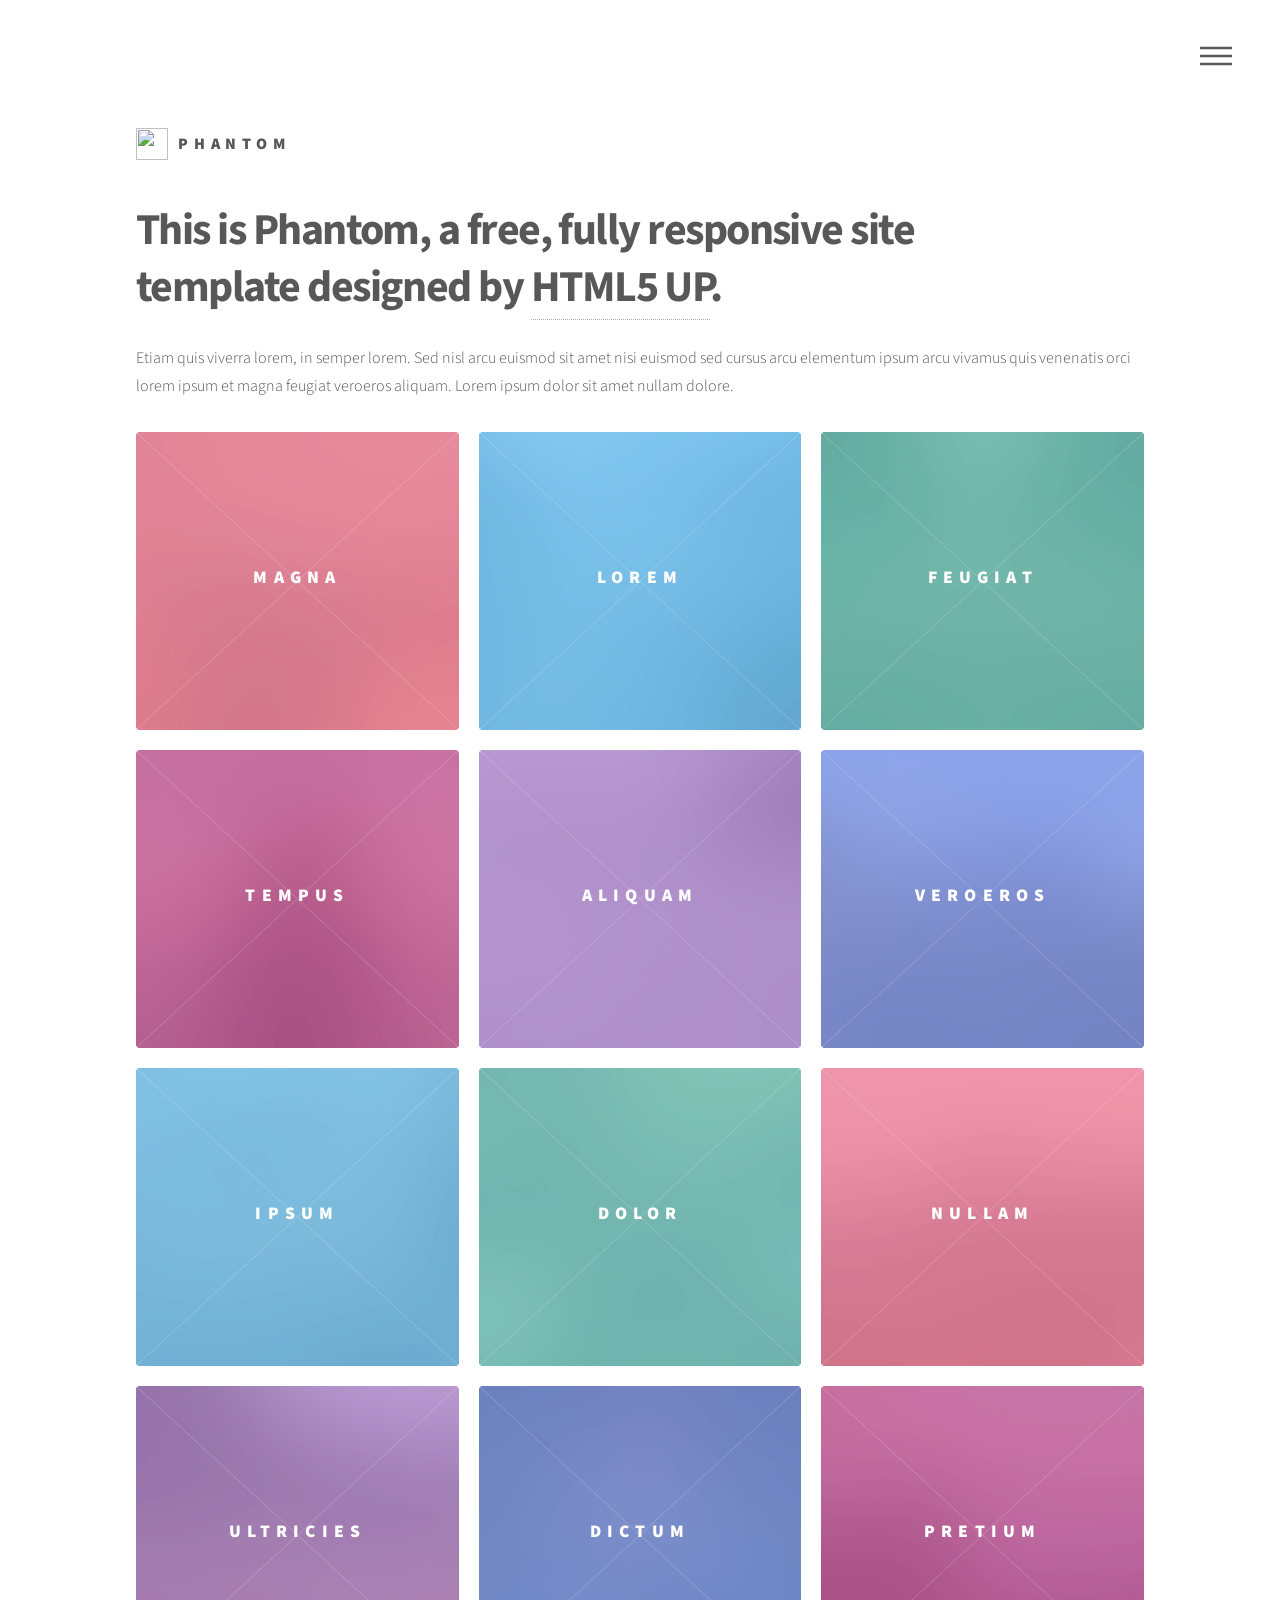
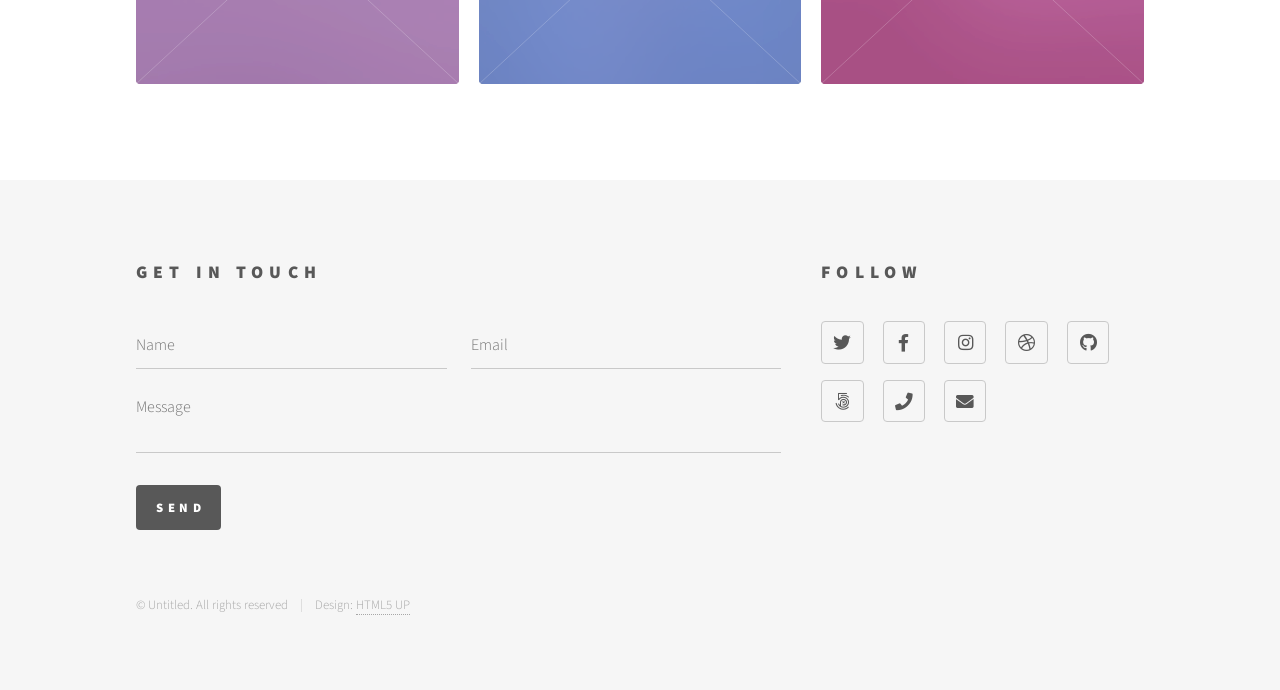
==== index.html @ 8edec198 "Add files via upload Initial template upload" ====
<!DOCTYPE HTML>
<!--
	Phantom by HTML5 UP
	html5up.net | @ajlkn
	Free for personal and commercial use under the CCA 3.0 license (html5up.net/license)
-->
<html>
	<head>
		<title>Phantom by HTML5 UP</title>
		<meta charset="utf-8" />
		<meta name="viewport" content="width=device-width, initial-scale=1, user-scalable=no" />
		<link rel="stylesheet" href="assets/css/main.css" />
		<noscript><link rel="stylesheet" href="assets/css/noscript.css" /></noscript>
	</head>
	<body class="is-preload">
		<!-- Wrapper -->
			<div id="wrapper">

				<!-- Header -->
					<header id="header">
						<div class="inner">

							<!-- Logo -->
								<a href="index.html" class="logo">
									<span class="symbol"><img src="images/logo.svg" alt="" /></span><span class="title">Phantom</span>
								</a>

							<!-- Nav -->
								<nav>
									<ul>
										<li><a href="#menu">Menu</a></li>
									</ul>
								</nav>

						</div>
					</header>

				<!-- Menu -->
					<nav id="menu">
						<h2>Menu</h2>
						<ul>
							<li><a href="index.html">Home</a></li>
							<li><a href="generic.html">Ipsum veroeros</a></li>
							<li><a href="generic.html">Tempus etiam</a></li>
							<li><a href="generic.html">Consequat dolor</a></li>
							<li><a href="elements.html">Elements</a></li>
						</ul>
					</nav>

				<!-- Main -->
					<div id="main">
						<div class="inner">
							<header>
								<h1>This is Phantom, a free, fully responsive site<br />
								template designed by <a href="http://html5up.net">HTML5 UP</a>.</h1>
								<p>Etiam quis viverra lorem, in semper lorem. Sed nisl arcu euismod sit amet nisi euismod sed cursus arcu elementum ipsum arcu vivamus quis venenatis orci lorem ipsum et magna feugiat veroeros aliquam. Lorem ipsum dolor sit amet nullam dolore.</p>
							</header>
							<section class="tiles">
								<article class="style1">
									<span class="image">
										<img src="images/pic01.jpg" alt="" />
									</span>
									<a href="generic.html">
										<h2>Magna</h2>
										<div class="content">
											<p>Sed nisl arcu euismod sit amet nisi lorem etiam dolor veroeros et feugiat.</p>
										</div>
									</a>
								</article>
								<article class="style2">
									<span class="image">
										<img src="images/pic02.jpg" alt="" />
									</span>
									<a href="generic.html">
										<h2>Lorem</h2>
										<div class="content">
											<p>Sed nisl arcu euismod sit amet nisi lorem etiam dolor veroeros et feugiat.</p>
										</div>
									</a>
								</article>
								<article class="style3">
									<span class="image">
										<img src="images/pic03.jpg" alt="" />
									</span>
									<a href="generic.html">
										<h2>Feugiat</h2>
										<div class="content">
											<p>Sed nisl arcu euismod sit amet nisi lorem etiam dolor veroeros et feugiat.</p>
										</div>
									</a>
								</article>
								<article class="style4">
									<span class="image">
										<img src="images/pic04.jpg" alt="" />
									</span>
									<a href="generic.html">
										<h2>Tempus</h2>
										<div class="content">
											<p>Sed nisl arcu euismod sit amet nisi lorem etiam dolor veroeros et feugiat.</p>
										</div>
									</a>
								</article>
								<article class="style5">
									<span class="image">
										<img src="images/pic05.jpg" alt="" />
									</span>
									<a href="generic.html">
										<h2>Aliquam</h2>
										<div class="content">
											<p>Sed nisl arcu euismod sit amet nisi lorem etiam dolor veroeros et feugiat.</p>
										</div>
									</a>
								</article>
								<article class="style6">
									<span class="image">
										<img src="images/pic06.jpg" alt="" />
									</span>
									<a href="generic.html">
										<h2>Veroeros</h2>
										<div class="content">
											<p>Sed nisl arcu euismod sit amet nisi lorem etiam dolor veroeros et feugiat.</p>
										</div>
									</a>
								</article>
								<article class="style2">
									<span class="image">
										<img src="images/pic07.jpg" alt="" />
									</span>
									<a href="generic.html">
										<h2>Ipsum</h2>
										<div class="content">
											<p>Sed nisl arcu euismod sit amet nisi lorem etiam dolor veroeros et feugiat.</p>
										</div>
									</a>
								</article>
								<article class="style3">
									<span class="image">
										<img src="images/pic08.jpg" alt="" />
									</span>
									<a href="generic.html">
										<h2>Dolor</h2>
										<div class="content">
											<p>Sed nisl arcu euismod sit amet nisi lorem etiam dolor veroeros et feugiat.</p>
										</div>
									</a>
								</article>
								<article class="style1">
									<span class="image">
										<img src="images/pic09.jpg" alt="" />
									</span>
									<a href="generic.html">
										<h2>Nullam</h2>
										<div class="content">
											<p>Sed nisl arcu euismod sit amet nisi lorem etiam dolor veroeros et feugiat.</p>
										</div>
									</a>
								</article>
								<article class="style5">
									<span class="image">
										<img src="images/pic10.jpg" alt="" />
									</span>
									<a href="generic.html">
										<h2>Ultricies</h2>
										<div class="content">
											<p>Sed nisl arcu euismod sit amet nisi lorem etiam dolor veroeros et feugiat.</p>
										</div>
									</a>
								</article>
								<article class="style6">
									<span class="image">
										<img src="images/pic11.jpg" alt="" />
									</span>
									<a href="generic.html">
										<h2>Dictum</h2>
										<div class="content">
											<p>Sed nisl arcu euismod sit amet nisi lorem etiam dolor veroeros et feugiat.</p>
										</div>
									</a>
								</article>
								<article class="style4">
									<span class="image">
										<img src="images/pic12.jpg" alt="" />
									</span>
									<a href="generic.html">
										<h2>Pretium</h2>
										<div class="content">
											<p>Sed nisl arcu euismod sit amet nisi lorem etiam dolor veroeros et feugiat.</p>
										</div>
									</a>
								</article>
							</section>
						</div>
					</div>

				<!-- Footer -->
					<footer id="footer">
						<div class="inner">
							<section>
								<h2>Get in touch</h2>
								<form method="post" action="#">
									<div class="fields">
										<div class="field half">
											<input type="text" name="name" id="name" placeholder="Name" />
										</div>
										<div class="field half">
											<input type="email" name="email" id="email" placeholder="Email" />
										</div>
										<div class="field">
											<textarea name="message" id="message" placeholder="Message"></textarea>
										</div>
									</div>
									<ul class="actions">
										<li><input type="submit" value="Send" class="primary" /></li>
									</ul>
								</form>
							</section>
							<section>
								<h2>Follow</h2>
								<ul class="icons">
									<li><a href="#" class="icon brands style2 fa-twitter"><span class="label">Twitter</span></a></li>
									<li><a href="#" class="icon brands style2 fa-facebook-f"><span class="label">Facebook</span></a></li>
									<li><a href="#" class="icon brands style2 fa-instagram"><span class="label">Instagram</span></a></li>
									<li><a href="#" class="icon brands style2 fa-dribbble"><span class="label">Dribbble</span></a></li>
									<li><a href="#" class="icon brands style2 fa-github"><span class="label">GitHub</span></a></li>
									<li><a href="#" class="icon brands style2 fa-500px"><span class="label">500px</span></a></li>
									<li><a href="#" class="icon solid style2 fa-phone"><span class="label">Phone</span></a></li>
									<li><a href="#" class="icon solid style2 fa-envelope"><span class="label">Email</span></a></li>
								</ul>
							</section>
							<ul class="copyright">
								<li>&copy; Untitled. All rights reserved</li><li>Design: <a href="http://html5up.net">HTML5 UP</a></li>
							</ul>
						</div>
					</footer>

			</div>

		<!-- Scripts -->
			<script src="assets/js/jquery.min.js"></script>
			<script src="assets/js/browser.min.js"></script>
			<script src="assets/js/breakpoints.min.js"></script>
			<script src="assets/js/util.js"></script>
			<script src="assets/js/main.js"></script>

	</body>
</html>
---- assets/css/main.css ----
@import url(fontawesome-all.min.css);
@import url("https://fonts.googleapis.com/css?family=Source+Sans+Pro:300,700,900");

/*
	Phantom by HTML5 UP
	html5up.net | @ajlkn
	Free for personal and commercial use under the CCA 3.0 license (html5up.net/license)
*/

html, body, div, span, applet, object,
iframe, h1, h2, h3, h4, h5, h6, p, blockquote,
pre, a, abbr, acronym, address, big, cite,
code, del, dfn, em, img, ins, kbd, q, s, samp,
small, strike, strong, sub, sup, tt, var, b,
u, i, center, dl, dt, dd, ol, ul, li, fieldset,
form, label, legend, table, caption, tbody,
tfoot, thead, tr, th, td, article, aside,
canvas, details, embed, figure, figcaption,
footer, header, hgroup, menu, nav, output, ruby,
section, summary, time, mark, audio, video {
	margin: 0;
	padding: 0;
	border: 0;
	font-size: 100%;
	font: inherit;
	vertical-align: baseline;}

article, aside, details, figcaption, figure,
footer, header, hgroup, menu, nav, section {
	display: block;}

body {
	line-height: 1;
}

ol, ul {
	list-style: none;
}

blockquote, q {
	quotes: none;
}

	blockquote:before, blockquote:after, q:before, q:after {
		content: '';
		content: none;
	}

table {
	border-collapse: collapse;
	border-spacing: 0;
}

body {
	-webkit-text-size-adjust: none;
}

mark {
	background-color: transparent;
	color: inherit;
}

input::-moz-focus-inner {
	border: 0;
	padding: 0;
}

input, select, textarea {
	-moz-appearance: none;
	-webkit-appearance: none;
	-ms-appearance: none;
	appearance: none;
}

/* Basic */

	@-ms-viewport {
		width: device-width;
	}

	body {
		-ms-overflow-style: scrollbar;
	}

	@media screen and (max-width: 480px) {

		html, body {
			min-width: 320px;
		}

	}

	html {
		box-sizing: border-box;
	}

	*, *:before, *:after {
		box-sizing: inherit;
	}

	body {
		background: #ffffff;
	}

		body.is-preload *, body.is-preload *:before, body.is-preload *:after {
			-moz-animation: none !important;
			-webkit-animation: none !important;
			-ms-animation: none !important;
			animation: none !important;
			-moz-transition: none !important;
			-webkit-transition: none !important;
			-ms-transition: none !important;
			transition: none !important;
		}

/* Type */

	body, input, select, textarea {
		color: #585858;
		font-family: "Source Sans Pro", Helvetica, sans-serif;
		font-size: 16pt;
		font-weight: 300;
		line-height: 1.75;
	}

		@media screen and (max-width: 1680px) {

			body, input, select, textarea {
				font-size: 14pt;
			}

		}

		@media screen and (max-width: 1280px) {

			body, input, select, textarea {
				font-size: 12pt;
			}

		}

	a {
		-moz-transition: border-bottom-color 0.2s ease, color 0.2s ease;
		-webkit-transition: border-bottom-color 0.2s ease, color 0.2s ease;
		-ms-transition: border-bottom-color 0.2s ease, color 0.2s ease;
		transition: border-bottom-color 0.2s ease, color 0.2s ease;
		text-decoration: none;
		color: #585858;
		border-bottom: dotted 1px rgba(88, 88, 88, 0.5);
	}

		a:hover {
			border-bottom-color: transparent;
			color: #f2849e !important;
		}

	strong, b {
		font-weight: 900;
	}

	em, i {
		font-style: italic;
	}

	p {
		margin: 0 0 2em 0;
	}

	h1 {
		font-size: 2.75em;
		font-weight: 700;
		line-height: 1.3;
		margin: 0 0 1em 0;
		letter-spacing: -0.035em;
	}

		h1 a {
			color: inherit;
		}

		@media screen and (max-width: 736px) {

			h1 {
				font-size: 2em;
				margin: 0 0 1em 0;
			}

		}

		@media screen and (max-width: 360px) {

			h1 {
				font-size: 1.75em;
			}

		}

	h2, h3, h4, h5, h6 {
		font-weight: 900;
		line-height: 1.5;
		margin: 0 0 2em 0;
		text-transform: uppercase;
		letter-spacing: 0.35em;
	}

		h2 a, h3 a, h4 a, h5 a, h6 a {
			color: inherit;
		}

	h2 {
		font-size: 1.1em;
	}

	h3 {
		font-size: 1em;
	}

	h4 {
		font-size: 0.8em;
	}

	h5 {
		font-size: 0.8em;
	}

	h6 {
		font-size: 0.8em;
	}

	@media screen and (max-width: 980px) {

		h1 br, h2 br, h3 br, h4 br, h5 br, h6 br {
			display: none;
		}

	}

	@media screen and (max-width: 736px) {

		h2 {
			font-size: 1em;
		}

		h3 {
			font-size: 0.8em;
		}

	}

	sub {
		font-size: 0.8em;
		position: relative;
		top: 0.5em;
	}

	sup {
		font-size: 0.8em;
		position: relative;
		top: -0.5em;
	}

	blockquote {
		border-left: solid 4px #c9c9c9;
		font-style: italic;
		margin: 0 0 2em 0;
		padding: 0.5em 0 0.5em 2em;
	}

	code {
		background: rgba(144, 144, 144, 0.075);
		border-radius: 4px;
		border: solid 1px #c9c9c9;
		font-family: "Courier New", monospace;
		font-size: 0.9em;
		margin: 0 0.25em;
		padding: 0.25em 0.65em;
	}

	pre {
		-webkit-overflow-scrolling: touch;
		font-family: "Courier New", monospace;
		font-size: 0.9em;
		margin: 0 0 2em 0;
	}

		pre code {
			display: block;
			line-height: 1.75;
			padding: 1em 1.5em;
			overflow-x: auto;
		}

	hr {
		border: 0;
		border-bottom: solid 1px #c9c9c9;
		margin: 2em 0;
	}

		hr.major {
			margin: 3em 0;
		}

	.align-left {
		text-align: left;
	}

	.align-center {
		text-align: center;
	}

	.align-right {
		text-align: right;
	}

/* Row */

	.row {
		display: flex;
		flex-wrap: wrap;
		box-sizing: border-box;
		align-items: stretch;
	}

		.row > * {
			box-sizing: border-box;
		}

		.row.gtr-uniform > * > :last-child {
			margin-bottom: 0;
		}

		.row.aln-left {
			justify-content: flex-start;
		}

		.row.aln-center {
			justify-content: center;
		}

		.row.aln-right {
			justify-content: flex-end;
		}

		.row.aln-top {
			align-items: flex-start;
		}

		.row.aln-middle {
			align-items: center;
		}

		.row.aln-bottom {
			align-items: flex-end;
		}

		.row > .imp {
			order: -1;
		}

		.row > .col-1 {
			width: 8.33333%;
		}

		.row > .off-1 {
			margin-left: 8.33333%;
		}

		.row > .col-2 {
			width: 16.66667%;
		}

		.row > .off-2 {
			margin-left: 16.66667%;
		}

		.row > .col-3 {
			width: 25%;
		}

		.row > .off-3 {
			margin-left: 25%;
		}

		.row > .col-4 {
			width: 33.33333%;
		}

		.row > .off-4 {
			margin-left: 33.33333%;
		}

		.row > .col-5 {
			width: 41.66667%;
		}

		.row > .off-5 {
			margin-left: 41.66667%;
		}

		.row > .col-6 {
			width: 50%;
		}

		.row > .off-6 {
			margin-left: 50%;
		}

		.row > .col-7 {
			width: 58.33333%;
		}

		.row > .off-7 {
			margin-left: 58.33333%;
		}

		.row > .col-8 {
			width: 66.66667%;
		}

		.row > .off-8 {
			margin-left: 66.66667%;
		}

		.row > .col-9 {
			width: 75%;
		}

		.row > .off-9 {
			margin-left: 75%;
		}

		.row > .col-10 {
			width: 83.33333%;
		}

		.row > .off-10 {
			margin-left: 83.33333%;
		}

		.row > .col-11 {
			width: 91.66667%;
		}

		.row > .off-11 {
			margin-left: 91.66667%;
		}

		.row > .col-12 {
			width: 100%;
		}

		.row > .off-12 {
			margin-left: 100%;
		}

		.row.gtr-0 {
			margin-top: 0;
			margin-left: 0em;
		}

			.row.gtr-0 > * {
				padding: 0 0 0 0em;
			}

			.row.gtr-0.gtr-uniform {
				margin-top: 0em;
			}

				.row.gtr-0.gtr-uniform > * {
					padding-top: 0em;
				}

		.row.gtr-25 {
			margin-top: 0;
			margin-left: -0.5em;
		}

			.row.gtr-25 > * {
				padding: 0 0 0 0.5em;
			}

			.row.gtr-25.gtr-uniform {
				margin-top: -0.5em;
			}

				.row.gtr-25.gtr-uniform > * {
					padding-top: 0.5em;
				}

		.row.gtr-50 {
			margin-top: 0;
			margin-left: -1em;
		}

			.row.gtr-50 > * {
				padding: 0 0 0 1em;
			}

			.row.gtr-50.gtr-uniform {
				margin-top: -1em;
			}

				.row.gtr-50.gtr-uniform > * {
					padding-top: 1em;
				}

		.row {
			margin-top: 0;
			margin-left: -2em;
		}

			.row > * {
				padding: 0 0 0 2em;
			}

			.row.gtr-uniform {
				margin-top: -2em;
			}

				.row.gtr-uniform > * {
					padding-top: 2em;
				}

		.row.gtr-150 {
			margin-top: 0;
			margin-left: -3em;
		}

			.row.gtr-150 > * {
				padding: 0 0 0 3em;
			}

			.row.gtr-150.gtr-uniform {
				margin-top: -3em;
			}

				.row.gtr-150.gtr-uniform > * {
					padding-top: 3em;
				}

		.row.gtr-200 {
			margin-top: 0;
			margin-left: -4em;
		}

			.row.gtr-200 > * {
				padding: 0 0 0 4em;
			}

			.row.gtr-200.gtr-uniform {
				margin-top: -4em;
			}

				.row.gtr-200.gtr-uniform > * {
					padding-top: 4em;
				}

		@media screen and (max-width: 1680px) {

			.row {
				display: flex;
				flex-wrap: wrap;
				box-sizing: border-box;
				align-items: stretch;
			}

				.row > * {
					box-sizing: border-box;
				}

				.row.gtr-uniform > * > :last-child {
					margin-bottom: 0;
				}

				.row.aln-left {
					justify-content: flex-start;
				}

				.row.aln-center {
					justify-content: center;
				}

				.row.aln-right {
					justify-content: flex-end;
				}

				.row.aln-top {
					align-items: flex-start;
				}

				.row.aln-middle {
					align-items: center;
				}

				.row.aln-bottom {
					align-items: flex-end;
				}

				.row > .imp-xlarge {
					order: -1;
				}

				.row > .col-1-xlarge {
					width: 8.33333%;
				}

				.row > .off-1-xlarge {
					margin-left: 8.33333%;
				}

				.row > .col-2-xlarge {
					width: 16.66667%;
				}

				.row > .off-2-xlarge {
					margin-left: 16.66667%;
				}

				.row > .col-3-xlarge {
					width: 25%;
				}

				.row > .off-3-xlarge {
					margin-left: 25%;
				}

				.row > .col-4-xlarge {
					width: 33.33333%;
				}

				.row > .off-4-xlarge {
					margin-left: 33.33333%;
				}

				.row > .col-5-xlarge {
					width: 41.66667%;
				}

				.row > .off-5-xlarge {
					margin-left: 41.66667%;
				}

				.row > .col-6-xlarge {
					width: 50%;
				}

				.row > .off-6-xlarge {
					margin-left: 50%;
				}

				.row > .col-7-xlarge {
					width: 58.33333%;
				}

				.row > .off-7-xlarge {
					margin-left: 58.33333%;
				}

				.row > .col-8-xlarge {
					width: 66.66667%;
				}

				.row > .off-8-xlarge {
					margin-left: 66.66667%;
				}

				.row > .col-9-xlarge {
					width: 75%;
				}

				.row > .off-9-xlarge {
					margin-left: 75%;
				}

				.row > .col-10-xlarge {
					width: 83.33333%;
				}

				.row > .off-10-xlarge {
					margin-left: 83.33333%;
				}

				.row > .col-11-xlarge {
					width: 91.66667%;
				}

				.row > .off-11-xlarge {
					margin-left: 91.66667%;
				}

				.row > .col-12-xlarge {
					width: 100%;
				}

				.row > .off-12-xlarge {
					margin-left: 100%;
				}

				.row.gtr-0 {
					margin-top: 0;
					margin-left: 0em;
				}

					.row.gtr-0 > * {
						padding: 0 0 0 0em;
					}

					.row.gtr-0.gtr-uniform {
						margin-top: 0em;
					}

						.row.gtr-0.gtr-uniform > * {
							padding-top: 0em;
						}

				.row.gtr-25 {
					margin-top: 0;
					margin-left: -0.5em;
				}

					.row.gtr-25 > * {
						padding: 0 0 0 0.5em;
					}

					.row.gtr-25.gtr-uniform {
						margin-top: -0.5em;
					}

						.row.gtr-25.gtr-uniform > * {
							padding-top: 0.5em;
						}

				.row.gtr-50 {
					margin-top: 0;
					margin-left: -1em;
				}

					.row.gtr-50 > * {
						padding: 0 0 0 1em;
					}

					.row.gtr-50.gtr-uniform {
						margin-top: -1em;
					}

						.row.gtr-50.gtr-uniform > * {
							padding-top: 1em;
						}

				.row {
					margin-top: 0;
					margin-left: -2em;
				}

					.row > * {
						padding: 0 0 0 2em;
					}

					.row.gtr-uniform {
						margin-top: -2em;
					}

						.row.gtr-uniform > * {
							padding-top: 2em;
						}

				.row.gtr-150 {
					margin-top: 0;
					margin-left: -3em;
				}

					.row.gtr-150 > * {
						padding: 0 0 0 3em;
					}

					.row.gtr-150.gtr-uniform {
						margin-top: -3em;
					}

						.row.gtr-150.gtr-uniform > * {
							padding-top: 3em;
						}

				.row.gtr-200 {
					margin-top: 0;
					margin-left: -4em;
				}

					.row.gtr-200 > * {
						padding: 0 0 0 4em;
					}

					.row.gtr-200.gtr-uniform {
						margin-top: -4em;
					}

						.row.gtr-200.gtr-uniform > * {
							padding-top: 4em;
						}

		}

		@media screen and (max-width: 1280px) {

			.row {
				display: flex;
				flex-wrap: wrap;
				box-sizing: border-box;
				align-items: stretch;
			}

				.row > * {
					box-sizing: border-box;
				}

				.row.gtr-uniform > * > :last-child {
					margin-bottom: 0;
				}

				.row.aln-left {
					justify-content: flex-start;
				}

				.row.aln-center {
					justify-content: center;
				}

				.row.aln-right {
					justify-content: flex-end;
				}

				.row.aln-top {
					align-items: flex-start;
				}

				.row.aln-middle {
					align-items: center;
				}

				.row.aln-bottom {
					align-items: flex-end;
				}

				.row > .imp-large {
					order: -1;
				}

				.row > .col-1-large {
					width: 8.33333%;
				}

				.row > .off-1-large {
					margin-left: 8.33333%;
				}

				.row > .col-2-large {
					width: 16.66667%;
				}

				.row > .off-2-large {
					margin-left: 16.66667%;
				}

				.row > .col-3-large {
					width: 25%;
				}

				.row > .off-3-large {
					margin-left: 25%;
				}

				.row > .col-4-large {
					width: 33.33333%;
				}

				.row > .off-4-large {
					margin-left: 33.33333%;
				}

				.row > .col-5-large {
					width: 41.66667%;
				}

				.row > .off-5-large {
					margin-left: 41.66667%;
				}

				.row > .col-6-large {
					width: 50%;
				}

				.row > .off-6-large {
					margin-left: 50%;
				}

				.row > .col-7-large {
					width: 58.33333%;
				}

				.row > .off-7-large {
					margin-left: 58.33333%;
				}

				.row > .col-8-large {
					width: 66.66667%;
				}

				.row > .off-8-large {
					margin-left: 66.66667%;
				}

				.row > .col-9-large {
					width: 75%;
				}

				.row > .off-9-large {
					margin-left: 75%;
				}

				.row > .col-10-large {
					width: 83.33333%;
				}

				.row > .off-10-large {
					margin-left: 83.33333%;
				}

				.row > .col-11-large {
					width: 91.66667%;
				}

				.row > .off-11-large {
					margin-left: 91.66667%;
				}

				.row > .col-12-large {
					width: 100%;
				}

				.row > .off-12-large {
					margin-left: 100%;
				}

				.row.gtr-0 {
					margin-top: 0;
					margin-left: 0em;
				}

					.row.gtr-0 > * {
						padding: 0 0 0 0em;
					}

					.row.gtr-0.gtr-uniform {
						margin-top: 0em;
					}

						.row.gtr-0.gtr-uniform > * {
							padding-top: 0em;
						}

				.row.gtr-25 {
					margin-top: 0;
					margin-left: -0.5em;
				}

					.row.gtr-25 > * {
						padding: 0 0 0 0.5em;
					}

					.row.gtr-25.gtr-uniform {
						margin-top: -0.5em;
					}

						.row.gtr-25.gtr-uniform > * {
							padding-top: 0.5em;
						}

				.row.gtr-50 {
					margin-top: 0;
					margin-left: -1em;
				}

					.row.gtr-50 > * {
						padding: 0 0 0 1em;
					}

					.row.gtr-50.gtr-uniform {
						margin-top: -1em;
					}

						.row.gtr-50.gtr-uniform > * {
							padding-top: 1em;
						}

				.row {
					margin-top: 0;
					margin-left: -2em;
				}

					.row > * {
						padding: 0 0 0 2em;
					}

					.row.gtr-uniform {
						margin-top: -2em;
					}

						.row.gtr-uniform > * {
							padding-top: 2em;
						}

				.row.gtr-150 {
					margin-top: 0;
					margin-left: -3em;
				}

					.row.gtr-150 > * {
						padding: 0 0 0 3em;
					}

					.row.gtr-150.gtr-uniform {
						margin-top: -3em;
					}

						.row.gtr-150.gtr-uniform > * {
							padding-top: 3em;
						}

				.row.gtr-200 {
					margin-top: 0;
					margin-left: -4em;
				}

					.row.gtr-200 > * {
						padding: 0 0 0 4em;
					}

					.row.gtr-200.gtr-uniform {
						margin-top: -4em;
					}

						.row.gtr-200.gtr-uniform > * {
							padding-top: 4em;
						}

		}

		@media screen and (max-width: 980px) {

			.row {
				display: flex;
				flex-wrap: wrap;
				box-sizing: border-box;
				align-items: stretch;
			}

				.row > * {
					box-sizing: border-box;
				}

				.row.gtr-uniform > * > :last-child {
					margin-bottom: 0;
				}

				.row.aln-left {
					justify-content: flex-start;
				}

				.row.aln-center {
					justify-content: center;
				}

				.row.aln-right {
					justify-content: flex-end;
				}

				.row.aln-top {
					align-items: flex-start;
				}

				.row.aln-middle {
					align-items: center;
				}

				.row.aln-bottom {
					align-items: flex-end;
				}

				.row > .imp-medium {
					order: -1;
				}

				.row > .col-1-medium {
					width: 8.33333%;
				}

				.row > .off-1-medium {
					margin-left: 8.33333%;
				}

				.row > .col-2-medium {
					width: 16.66667%;
				}

				.row > .off-2-medium {
					margin-left: 16.66667%;
				}

				.row > .col-3-medium {
					width: 25%;
				}

				.row > .off-3-medium {
					margin-left: 25%;
				}

				.row > .col-4-medium {
					width: 33.33333%;
				}

				.row > .off-4-medium {
					margin-left: 33.33333%;
				}

				.row > .col-5-medium {
					width: 41.66667%;
				}

				.row > .off-5-medium {
					margin-left: 41.66667%;
				}

				.row > .col-6-medium {
					width: 50%;
				}

				.row > .off-6-medium {
					margin-left: 50%;
				}

				.row > .col-7-medium {
					width: 58.33333%;
				}

				.row > .off-7-medium {
					margin-left: 58.33333%;
				}

				.row > .col-8-medium {
					width: 66.66667%;
				}

				.row > .off-8-medium {
					margin-left: 66.66667%;
				}

				.row > .col-9-medium {
					width: 75%;
				}

				.row > .off-9-medium {
					margin-left: 75%;
				}

				.row > .col-10-medium {
					width: 83.33333%;
				}

				.row > .off-10-medium {
					margin-left: 83.33333%;
				}

				.row > .col-11-medium {
					width: 91.66667%;
				}

				.row > .off-11-medium {
					margin-left: 91.66667%;
				}

				.row > .col-12-medium {
					width: 100%;
				}

				.row > .off-12-medium {
					margin-left: 100%;
				}

				.row.gtr-0 {
					margin-top: 0;
					margin-left: 0em;
				}

					.row.gtr-0 > * {
						padding: 0 0 0 0em;
					}

					.row.gtr-0.gtr-uniform {
						margin-top: 0em;
					}

						.row.gtr-0.gtr-uniform > * {
							padding-top: 0em;
						}

				.row.gtr-25 {
					margin-top: 0;
					margin-left: -0.375em;
				}

					.row.gtr-25 > * {
						padding: 0 0 0 0.375em;
					}

					.row.gtr-25.gtr-uniform {
						margin-top: -0.375em;
					}

						.row.gtr-25.gtr-uniform > * {
							padding-top: 0.375em;
						}

				.row.gtr-50 {
					margin-top: 0;
					margin-left: -0.75em;
				}

					.row.gtr-50 > * {
						padding: 0 0 0 0.75em;
					}

					.row.gtr-50.gtr-uniform {
						margin-top: -0.75em;
					}

						.row.gtr-50.gtr-uniform > * {
							padding-top: 0.75em;
						}

				.row {
					margin-top: 0;
					margin-left: -1.5em;
				}

					.row > * {
						padding: 0 0 0 1.5em;
					}

					.row.gtr-uniform {
						margin-top: -1.5em;
					}

						.row.gtr-uniform > * {
							padding-top: 1.5em;
						}

				.row.gtr-150 {
					margin-top: 0;
					margin-left: -2.25em;
				}

					.row.gtr-150 > * {
						padding: 0 0 0 2.25em;
					}

					.row.gtr-150.gtr-uniform {
						margin-top: -2.25em;
					}

						.row.gtr-150.gtr-uniform > * {
							padding-top: 2.25em;
						}

				.row.gtr-200 {
					margin-top: 0;
					margin-left: -3em;
				}

					.row.gtr-200 > * {
						padding: 0 0 0 3em;
					}

					.row.gtr-200.gtr-uniform {
						margin-top: -3em;
					}

						.row.gtr-200.gtr-uniform > * {
							padding-top: 3em;
						}

		}

		@media screen and (max-width: 736px) {

			.row {
				display: flex;
				flex-wrap: wrap;
				box-sizing: border-box;
				align-items: stretch;
			}

				.row > * {
					box-sizing: border-box;
				}

				.row.gtr-uniform > * > :last-child {
					margin-bottom: 0;
				}

				.row.aln-left {
					justify-content: flex-start;
				}

				.row.aln-center {
					justify-content: center;
				}

				.row.aln-right {
					justify-content: flex-end;
				}

				.row.aln-top {
					align-items: flex-start;
				}

				.row.aln-middle {
					align-items: center;
				}

				.row.aln-bottom {
					align-items: flex-end;
				}

				.row > .imp-small {
					order: -1;
				}

				.row > .col-1-small {
					width: 8.33333%;
				}

				.row > .off-1-small {
					margin-left: 8.33333%;
				}

				.row > .col-2-small {
					width: 16.66667%;
				}

				.row > .off-2-small {
					margin-left: 16.66667%;
				}

				.row > .col-3-small {
					width: 25%;
				}

				.row > .off-3-small {
					margin-left: 25%;
				}

				.row > .col-4-small {
					width: 33.33333%;
				}

				.row > .off-4-small {
					margin-left: 33.33333%;
				}

				.row > .col-5-small {
					width: 41.66667%;
				}

				.row > .off-5-small {
					margin-left: 41.66667%;
				}

				.row > .col-6-small {
					width: 50%;
				}

				.row > .off-6-small {
					margin-left: 50%;
				}

				.row > .col-7-small {
					width: 58.33333%;
				}

				.row > .off-7-small {
					margin-left: 58.33333%;
				}

				.row > .col-8-small {
					width: 66.66667%;
				}

				.row > .off-8-small {
					margin-left: 66.66667%;
				}

				.row > .col-9-small {
					width: 75%;
				}

				.row > .off-9-small {
					margin-left: 75%;
				}

				.row > .col-10-small {
					width: 83.33333%;
				}

				.row > .off-10-small {
					margin-left: 83.33333%;
				}

				.row > .col-11-small {
					width: 91.66667%;
				}

				.row > .off-11-small {
					margin-left: 91.66667%;
				}

				.row > .col-12-small {
					width: 100%;
				}

				.row > .off-12-small {
					margin-left: 100%;
				}

				.row.gtr-0 {
					margin-top: 0;
					margin-left: 0em;
				}

					.row.gtr-0 > * {
						padding: 0 0 0 0em;
					}

					.row.gtr-0.gtr-uniform {
						margin-top: 0em;
					}

						.row.gtr-0.gtr-uniform > * {
							padding-top: 0em;
						}

				.row.gtr-25 {
					margin-top: 0;
					margin-left: -0.25em;
				}

					.row.gtr-25 > * {
						padding: 0 0 0 0.25em;
					}

					.row.gtr-25.gtr-uniform {
						margin-top: -0.25em;
					}

						.row.gtr-25.gtr-uniform > * {
							padding-top: 0.25em;
						}

				.row.gtr-50 {
					margin-top: 0;
					margin-left: -0.5em;
				}

					.row.gtr-50 > * {
						padding: 0 0 0 0.5em;
					}

					.row.gtr-50.gtr-uniform {
						margin-top: -0.5em;
					}

						.row.gtr-50.gtr-uniform > * {
							padding-top: 0.5em;
						}

				.row {
					margin-top: 0;
					margin-left: -1em;
				}

					.row > * {
						padding: 0 0 0 1em;
					}

					.row.gtr-uniform {
						margin-top: -1em;
					}

						.row.gtr-uniform > * {
							padding-top: 1em;
						}

				.row.gtr-150 {
					margin-top: 0;
					margin-left: -1.5em;
				}

					.row.gtr-150 > * {
						padding: 0 0 0 1.5em;
					}

					.row.gtr-150.gtr-uniform {
						margin-top: -1.5em;
					}

						.row.gtr-150.gtr-uniform > * {
							padding-top: 1.5em;
						}

				.row.gtr-200 {
					margin-top: 0;
					margin-left: -2em;
				}

					.row.gtr-200 > * {
						padding: 0 0 0 2em;
					}

					.row.gtr-200.gtr-uniform {
						margin-top: -2em;
					}

						.row.gtr-200.gtr-uniform > * {
							padding-top: 2em;
						}

		}

		@media screen and (max-width: 480px) {

			.row {
				display: flex;
				flex-wrap: wrap;
				box-sizing: border-box;
				align-items: stretch;
			}

				.row > * {
					box-sizing: border-box;
				}

				.row.gtr-uniform > * > :last-child {
					margin-bottom: 0;
				}

				.row.aln-left {
					justify-content: flex-start;
				}

				.row.aln-center {
					justify-content: center;
				}

				.row.aln-right {
					justify-content: flex-end;
				}

				.row.aln-top {
					align-items: flex-start;
				}

				.row.aln-middle {
					align-items: center;
				}

				.row.aln-bottom {
					align-items: flex-end;
				}

				.row > .imp-xsmall {
					order: -1;
				}

				.row > .col-1-xsmall {
					width: 8.33333%;
				}

				.row > .off-1-xsmall {
					margin-left: 8.33333%;
				}

				.row > .col-2-xsmall {
					width: 16.66667%;
				}

				.row > .off-2-xsmall {
					margin-left: 16.66667%;
				}

				.row > .col-3-xsmall {
					width: 25%;
				}

				.row > .off-3-xsmall {
					margin-left: 25%;
				}

				.row > .col-4-xsmall {
					width: 33.33333%;
				}

				.row > .off-4-xsmall {
					margin-left: 33.33333%;
				}

				.row > .col-5-xsmall {
					width: 41.66667%;
				}

				.row > .off-5-xsmall {
					margin-left: 41.66667%;
				}

				.row > .col-6-xsmall {
					width: 50%;
				}

				.row > .off-6-xsmall {
					margin-left: 50%;
				}

				.row > .col-7-xsmall {
					width: 58.33333%;
				}

				.row > .off-7-xsmall {
					margin-left: 58.33333%;
				}

				.row > .col-8-xsmall {
					width: 66.66667%;
				}

				.row > .off-8-xsmall {
					margin-left: 66.66667%;
				}

				.row > .col-9-xsmall {
					width: 75%;
				}

				.row > .off-9-xsmall {
					margin-left: 75%;
				}

				.row > .col-10-xsmall {
					width: 83.33333%;
				}

				.row > .off-10-xsmall {
					margin-left: 83.33333%;
				}

				.row > .col-11-xsmall {
					width: 91.66667%;
				}

				.row > .off-11-xsmall {
					margin-left: 91.66667%;
				}

				.row > .col-12-xsmall {
					width: 100%;
				}

				.row > .off-12-xsmall {
					margin-left: 100%;
				}

				.row.gtr-0 {
					margin-top: 0;
					margin-left: 0em;
				}

					.row.gtr-0 > * {
						padding: 0 0 0 0em;
					}

					.row.gtr-0.gtr-uniform {
						margin-top: 0em;
					}

						.row.gtr-0.gtr-uniform > * {
							padding-top: 0em;
						}

				.row.gtr-25 {
					margin-top: 0;
					margin-left: -0.25em;
				}

					.row.gtr-25 > * {
						padding: 0 0 0 0.25em;
					}

					.row.gtr-25.gtr-uniform {
						margin-top: -0.25em;
					}

						.row.gtr-25.gtr-uniform > * {
							padding-top: 0.25em;
						}

				.row.gtr-50 {
					margin-top: 0;
					margin-left: -0.5em;
				}

					.row.gtr-50 > * {
						padding: 0 0 0 0.5em;
					}

					.row.gtr-50.gtr-uniform {
						margin-top: -0.5em;
					}

						.row.gtr-50.gtr-uniform > * {
							padding-top: 0.5em;
						}

				.row {
					margin-top: 0;
					margin-left: -1em;
				}

					.row > * {
						padding: 0 0 0 1em;
					}

					.row.gtr-uniform {
						margin-top: -1em;
					}

						.row.gtr-uniform > * {
							padding-top: 1em;
						}

				.row.gtr-150 {
					margin-top: 0;
					margin-left: -1.5em;
				}

					.row.gtr-150 > * {
						padding: 0 0 0 1.5em;
					}

					.row.gtr-150.gtr-uniform {
						margin-top: -1.5em;
					}

						.row.gtr-150.gtr-uniform > * {
							padding-top: 1.5em;
						}

				.row.gtr-200 {
					margin-top: 0;
					margin-left: -2em;
				}

					.row.gtr-200 > * {
						padding: 0 0 0 2em;
					}

					.row.gtr-200.gtr-uniform {
						margin-top: -2em;
					}

						.row.gtr-200.gtr-uniform > * {
							padding-top: 2em;
						}

		}

/* Section/Article */

	section.special, article.special {
		text-align: center;
	}

	header p {
		margin-top: -1em;
	}

	@media screen and (max-width: 736px) {

		header p {
			margin-top: 0;
		}

	}

/* Icon */

	.icon {
		text-decoration: none;
		border-bottom: none;
		position: relative;
	}

		.icon:before {
			-moz-osx-font-smoothing: grayscale;
			-webkit-font-smoothing: antialiased;
			display: inline-block;
			font-style: normal;
			font-variant: normal;
			text-rendering: auto;
			line-height: 1;
			text-transform: none !important;
			font-family: 'Font Awesome 5 Free';
			font-weight: 400;
		}

		.icon > .label {
			display: none;
		}

		.icon:before {
			line-height: inherit;
		}

		.icon.solid:before {
			font-weight: 900;
		}

		.icon.brands:before {
			font-family: 'Font Awesome 5 Brands';
		}

		.icon.style2 {
			-moz-transition: background-color 0.2s ease-in-out, color 0.2s ease-in-out, border-color 0.2s ease-in-out;
			-webkit-transition: background-color 0.2s ease-in-out, color 0.2s ease-in-out, border-color 0.2s ease-in-out;
			-ms-transition: background-color 0.2s ease-in-out, color 0.2s ease-in-out, border-color 0.2s ease-in-out;
			transition: background-color 0.2s ease-in-out, color 0.2s ease-in-out, border-color 0.2s ease-in-out;
			background-color: transparent;
			border: solid 1px #c9c9c9;
			border-radius: 4px;
			width: 2.65em;
			height: 2.65em;
			display: inline-block;
			text-align: center;
			line-height: 2.65em;
			color: inherit;
		}

			.icon.style2:before {
				font-size: 1.1em;
			}

			.icon.style2:hover {
				color: #f2849e;
				border-color: #f2849e;
			}

			.icon.style2:active {
				background-color: rgba(242, 132, 158, 0.1);
			}

/* List */

	ol {
		list-style: decimal;
		margin: 0 0 2em 0;
		padding-left: 1.25em;
	}

		ol li {
			padding-left: 0.25em;
		}

	ul {
		list-style: disc;
		margin: 0 0 2em 0;
		padding-left: 1em;
	}

		ul li {
			padding-left: 0.5em;
		}

		ul.alt {
			list-style: none;
			padding-left: 0;
		}

			ul.alt li {
				border-top: solid 1px #c9c9c9;
				padding: 0.5em 0;
			}

				ul.alt li:first-child {
					border-top: 0;
					padding-top: 0;
				}

	dl {
		margin: 0 0 2em 0;
	}

		dl dt {
			display: block;
			font-weight: 900;
			margin: 0 0 1em 0;
		}

		dl dd {
			margin-left: 2em;
		}

/* Actions */

	ul.actions {
		display: -moz-flex;
		display: -webkit-flex;
		display: -ms-flex;
		display: flex;
		cursor: default;
		list-style: none;
		margin-left: -1em;
		padding-left: 0;
	}

		ul.actions li {
			padding: 0 0 0 1em;
			vertical-align: middle;
		}

		ul.actions.special {
			-moz-justify-content: center;
			-webkit-justify-content: center;
			-ms-justify-content: center;
			justify-content: center;
			width: 100%;
			margin-left: 0;
		}

			ul.actions.special li:first-child {
				padding-left: 0;
			}

		ul.actions.stacked {
			-moz-flex-direction: column;
			-webkit-flex-direction: column;
			-ms-flex-direction: column;
			flex-direction: column;
			margin-left: 0;
		}

			ul.actions.stacked li {
				padding: 1.3em 0 0 0;
			}

				ul.actions.stacked li:first-child {
					padding-top: 0;
				}

		ul.actions.fit {
			width: calc(100% + 1em);
		}

			ul.actions.fit li {
				-moz-flex-grow: 1;
				-webkit-flex-grow: 1;
				-ms-flex-grow: 1;
				flex-grow: 1;
				-moz-flex-shrink: 1;
				-webkit-flex-shrink: 1;
				-ms-flex-shrink: 1;
				flex-shrink: 1;
				width: 100%;
			}

				ul.actions.fit li > * {
					width: 100%;
				}

			ul.actions.fit.stacked {
				width: 100%;
			}

		@media screen and (max-width: 480px) {

			ul.actions:not(.fixed) {
				-moz-flex-direction: column;
				-webkit-flex-direction: column;
				-ms-flex-direction: column;
				flex-direction: column;
				margin-left: 0;
				width: 100% !important;
			}

				ul.actions:not(.fixed) li {
					-moz-flex-grow: 1;
					-webkit-flex-grow: 1;
					-ms-flex-grow: 1;
					flex-grow: 1;
					-moz-flex-shrink: 1;
					-webkit-flex-shrink: 1;
					-ms-flex-shrink: 1;
					flex-shrink: 1;
					padding: 1em 0 0 0;
					text-align: center;
					width: 100%;
				}

					ul.actions:not(.fixed) li > * {
						width: 100%;
					}

					ul.actions:not(.fixed) li:first-child {
						padding-top: 0;
					}

					ul.actions:not(.fixed) li input[type="submit"],
					ul.actions:not(.fixed) li input[type="reset"],
					ul.actions:not(.fixed) li input[type="button"],
					ul.actions:not(.fixed) li button,
					ul.actions:not(.fixed) li .button {
						width: 100%;
					}

						ul.actions:not(.fixed) li input[type="submit"].icon:before,
						ul.actions:not(.fixed) li input[type="reset"].icon:before,
						ul.actions:not(.fixed) li input[type="button"].icon:before,
						ul.actions:not(.fixed) li button.icon:before,
						ul.actions:not(.fixed) li .button.icon:before {
							margin-left: -0.5rem;
						}

		}

/* Icons */

	ul.icons {
		cursor: default;
		list-style: none;
		padding-left: 0;
		margin: -1em 0 2em -1em;
	}

		ul.icons li {
			display: inline-block;
			padding: 1em 0 0 1em;
		}

/* Form */

	form {
		margin: 0 0 2em 0;
		overflow-x: hidden;
	}

		form > :last-child {
			margin-bottom: 0;
		}

		form > .fields {
			display: -moz-flex;
			display: -webkit-flex;
			display: -ms-flex;
			display: flex;
			-moz-flex-wrap: wrap;
			-webkit-flex-wrap: wrap;
			-ms-flex-wrap: wrap;
			flex-wrap: wrap;
			width: calc(100% + 3em);
			margin: -1.5em 0 2em -1.5em;
		}

			form > .fields > .field {
				-moz-flex-grow: 0;
				-webkit-flex-grow: 0;
				-ms-flex-grow: 0;
				flex-grow: 0;
				-moz-flex-shrink: 0;
				-webkit-flex-shrink: 0;
				-ms-flex-shrink: 0;
				flex-shrink: 0;
				padding: 1.5em 0 0 1.5em;
				width: calc(100% - 1.5em);
			}

				form > .fields > .field.half {
					width: calc(50% - 0.75em);
				}

				form > .fields > .field.third {
					width: calc(100%/3 - 0.5em);
				}

				form > .fields > .field.quarter {
					width: calc(25% - 0.375em);
				}

		@media screen and (max-width: 480px) {

			form > .fields {
				width: calc(100% + 3em);
				margin: -1.5em 0 2em -1.5em;
			}

				form > .fields > .field {
					padding: 1.5em 0 0 1.5em;
					width: calc(100% - 1.5em);
				}

					form > .fields > .field.half {
						width: calc(100% - 1.5em);
					}

					form > .fields > .field.third {
						width: calc(100% - 1.5em);
					}

					form > .fields > .field.quarter {
						width: calc(100% - 1.5em);
					}

		}

	label {
		display: block;
		font-size: 0.9em;
		font-weight: 900;
		margin: 0 0 1em 0;
	}

	input[type="text"],
	input[type="password"],
	input[type="email"],
	input[type="tel"],
	select,
	textarea {
		-moz-appearance: none;
		-webkit-appearance: none;
		-ms-appearance: none;
		appearance: none;
		background-color: transparent;
		border: none;
		border-radius: 0;
		border-bottom: solid 1px #c9c9c9;
		color: inherit;
		display: block;
		outline: 0;
		padding: 0;
		text-decoration: none;
		width: 100%;
	}

		input[type="text"]:invalid,
		input[type="password"]:invalid,
		input[type="email"]:invalid,
		input[type="tel"]:invalid,
		select:invalid,
		textarea:invalid {
			box-shadow: none;
		}

		input[type="text"]:focus,
		input[type="password"]:focus,
		input[type="email"]:focus,
		input[type="tel"]:focus,
		select:focus,
		textarea:focus {
			border-bottom-color: #f2849e;
			box-shadow: inset 0 -1px 0 0 #f2849e;
		}

	select {
		background-image: url("data:image/svg+xml;charset=utf8,%3Csvg xmlns='http://www.w3.org/2000/svg' width='40' height='40' preserveAspectRatio='none' viewBox='0 0 40 40'%3E%3Cpath d='M9.4,12.3l10.4,10.4l10.4-10.4c0.2-0.2,0.5-0.4,0.9-0.4c0.3,0,0.6,0.1,0.9,0.4l3.3,3.3c0.2,0.2,0.4,0.5,0.4,0.9 c0,0.4-0.1,0.6-0.4,0.9L20.7,31.9c-0.2,0.2-0.5,0.4-0.9,0.4c-0.3,0-0.6-0.1-0.9-0.4L4.3,17.3c-0.2-0.2-0.4-0.5-0.4-0.9 c0-0.4,0.1-0.6,0.4-0.9l3.3-3.3c0.2-0.2,0.5-0.4,0.9-0.4S9.1,12.1,9.4,12.3z' fill='%23c9c9c9' /%3E%3C/svg%3E");
		background-size: 1.25rem;
		background-repeat: no-repeat;
		background-position: calc(100% - 1rem) center;
		height: 3em;
		padding-right: 3em;
		text-overflow: ellipsis;
	}

		select option {
			background: #ffffff;
		}

		select:focus::-ms-value {
			background-color: transparent;
		}

		select::-ms-expand {
			display: none;
		}

	input[type="text"],
	input[type="password"],
	input[type="email"],
	select {
		height: 3em;
	}

	textarea {
		padding: 0;
		min-height: 3.75em;
	}

	input[type="checkbox"],
	input[type="radio"] {
		-moz-appearance: none;
		-webkit-appearance: none;
		-ms-appearance: none;
		appearance: none;
		display: block;
		float: left;
		margin-right: -2em;
		opacity: 0;
		width: 1em;
		z-index: -1;
	}

		input[type="checkbox"] + label,
		input[type="radio"] + label {
			text-decoration: none;
			color: #585858;
			cursor: pointer;
			display: inline-block;
			font-size: 1em;
			font-weight: 300;
			padding-left: 2.55em;
			padding-right: 0.75em;
			position: relative;
		}

			input[type="checkbox"] + label:before,
			input[type="radio"] + label:before {
				-moz-osx-font-smoothing: grayscale;
				-webkit-font-smoothing: antialiased;
				display: inline-block;
				font-style: normal;
				font-variant: normal;
				text-rendering: auto;
				line-height: 1;
				text-transform: none !important;
				font-family: 'Font Awesome 5 Free';
				font-weight: 900;
			}

			input[type="checkbox"] + label:before,
			input[type="radio"] + label:before {
				border-radius: 4px;
				border: solid 1px #c9c9c9;
				content: '';
				display: inline-block;
				font-size: 0.8em;
				height: 2.25em;
				left: 0;
				line-height: 2.25em;
				position: absolute;
				text-align: center;
				top: 0;
				width: 2.25em;
			}

		input[type="checkbox"]:checked + label:before,
		input[type="radio"]:checked + label:before {
			background: #585858;
			border-color: #585858;
			color: #ffffff;
			content: '\f00c';
		}

		input[type="checkbox"]:focus + label:before,
		input[type="radio"]:focus + label:before {
			border-color: #f2849e;
			box-shadow: 0 0 0 1px #f2849e;
		}

	input[type="checkbox"] + label:before {
		border-radius: 4px;
	}

	input[type="radio"] + label:before {
		border-radius: 100%;
	}

/* Box */

	.box {
		border-radius: 4px;
		border: solid 1px #c9c9c9;
		margin-bottom: 2em;
		padding: 1.5em;
	}

		.box > :last-child,
		.box > :last-child > :last-child,
		.box > :last-child > :last-child > :last-child {
			margin-bottom: 0;
		}

		.box.alt {
			border: 0;
			border-radius: 0;
			padding: 0;
		}

/* Image */

	.image {
		border-radius: 4px;
		border: 0;
		display: inline-block;
		position: relative;
	}

		.image img {
			border-radius: 4px;
			display: block;
		}

		.image.left, .image.right {
			max-width: 40%;
		}

			.image.left img, .image.right img {
				width: 100%;
			}

		.image.left {
			float: left;
			padding: 0 1.5em 1em 0;
			top: 0.25em;
		}

		.image.right {
			float: right;
			padding: 0 0 1em 1.5em;
			top: 0.25em;
		}

		.image.fit {
			display: block;
			margin: 0 0 2em 0;
			width: 100%;
		}

			.image.fit img {
				width: 100%;
			}

		.image.main {
			display: block;
			margin: 0 0 3em 0;
			width: 100%;
		}

			.image.main img {
				width: 100%;
			}

			@media screen and (max-width: 736px) {

				.image.main {
					margin: 0 0 2em 0;
				}

			}

/* Table */

	.table-wrapper {
		-webkit-overflow-scrolling: touch;
		overflow-x: auto;
	}

	table {
		margin: 0 0 2em 0;
		width: 100%;
	}

		table tbody tr {
			border: solid 1px #c9c9c9;
			border-left: 0;
			border-right: 0;
		}

			table tbody tr:nth-child(2n + 1) {
				background-color: rgba(144, 144, 144, 0.075);
			}

		table td {
			padding: 0.75em 0.75em;
		}

		table th {
			font-size: 0.9em;
			font-weight: 900;
			padding: 0 0.75em 0.75em 0.75em;
			text-align: left;
		}

		table thead {
			border-bottom: solid 2px #c9c9c9;
		}

		table tfoot {
			border-top: solid 2px #c9c9c9;
		}

		table.alt {
			border-collapse: separate;
		}

			table.alt tbody tr td {
				border: solid 1px #c9c9c9;
				border-left-width: 0;
				border-top-width: 0;
			}

				table.alt tbody tr td:first-child {
					border-left-width: 1px;
				}

			table.alt tbody tr:first-child td {
				border-top-width: 1px;
			}

			table.alt thead {
				border-bottom: 0;
			}

			table.alt tfoot {
				border-top: 0;
			}

/* Button */

	input[type="submit"],
	input[type="reset"],
	input[type="button"],
	button,
	.button {
		-moz-appearance: none;
		-webkit-appearance: none;
		-ms-appearance: none;
		appearance: none;
		-moz-transition: background-color 0.2s ease-in-out, color 0.2s ease-in-out, box-shadow 0.2s ease-in-out;
		-webkit-transition: background-color 0.2s ease-in-out, color 0.2s ease-in-out, box-shadow 0.2s ease-in-out;
		-ms-transition: background-color 0.2s ease-in-out, color 0.2s ease-in-out, box-shadow 0.2s ease-in-out;
		transition: background-color 0.2s ease-in-out, color 0.2s ease-in-out, box-shadow 0.2s ease-in-out;
		background-color: transparent;
		border-radius: 4px;
		border: 0;
		box-shadow: inset 0 0 0 2px #585858;
		color: #585858 !important;
		cursor: pointer;
		display: inline-block;
		font-size: 0.8em;
		font-weight: 900;
		height: 3.5em;
		letter-spacing: 0.35em;
		line-height: 3.45em;
		overflow: hidden;
		padding: 0 1.25em 0 1.6em;
		text-align: center;
		text-decoration: none;
		text-overflow: ellipsis;
		text-transform: uppercase;
		white-space: nowrap;
	}

		input[type="submit"].icon:before,
		input[type="reset"].icon:before,
		input[type="button"].icon:before,
		button.icon:before,
		.button.icon:before {
			margin-right: 0.5em;
		}

		input[type="submit"].fit,
		input[type="reset"].fit,
		input[type="button"].fit,
		button.fit,
		.button.fit {
			width: 100%;
		}

		input[type="submit"]:hover,
		input[type="reset"]:hover,
		input[type="button"]:hover,
		button:hover,
		.button:hover {
			color: #f2849e !important;
			box-shadow: inset 0 0 0 2px #f2849e;
		}

		input[type="submit"]:active,
		input[type="reset"]:active,
		input[type="button"]:active,
		button:active,
		.button:active {
			background-color: rgba(242, 132, 158, 0.1);
		}

		input[type="submit"].small,
		input[type="reset"].small,
		input[type="button"].small,
		button.small,
		.button.small {
			font-size: 0.6em;
		}

		input[type="submit"].large,
		input[type="reset"].large,
		input[type="button"].large,
		button.large,
		.button.large {
			font-size: 1em;
		}

		input[type="submit"].primary,
		input[type="reset"].primary,
		input[type="button"].primary,
		button.primary,
		.button.primary {
			box-shadow: none;
			background-color: #585858;
			color: #ffffff !important;
		}

			input[type="submit"].primary:hover,
			input[type="reset"].primary:hover,
			input[type="button"].primary:hover,
			button.primary:hover,
			.button.primary:hover {
				background-color: #f2849e;
			}

			input[type="submit"].primary:active,
			input[type="reset"].primary:active,
			input[type="button"].primary:active,
			button.primary:active,
			.button.primary:active {
				background-color: #ee5f81;
			}

		input[type="submit"].disabled, input[type="submit"]:disabled,
		input[type="reset"].disabled,
		input[type="reset"]:disabled,
		input[type="button"].disabled,
		input[type="button"]:disabled,
		button.disabled,
		button:disabled,
		.button.disabled,
		.button:disabled {
			pointer-events: none;
			opacity: 0.25;
		}

/* Tiles */

	.tiles {
		display: -moz-flex;
		display: -webkit-flex;
		display: -ms-flex;
		display: flex;
		-moz-flex-wrap: wrap;
		-webkit-flex-wrap: wrap;
		-ms-flex-wrap: wrap;
		flex-wrap: wrap;
		postiion: relative;
		margin: -2.5em 0 0 -2.5em;
	}

		.tiles article {
			-moz-transition: -moz-transform 0.5s ease, opacity 0.5s ease;
			-webkit-transition: -webkit-transform 0.5s ease, opacity 0.5s ease;
			-ms-transition: -ms-transform 0.5s ease, opacity 0.5s ease;
			transition: transform 0.5s ease, opacity 0.5s ease;
			position: relative;
			width: calc(33.33333% - 2.5em);
			margin: 2.5em 0 0 2.5em;
		}

			.tiles article > .image {
				-moz-transition: -moz-transform 0.5s ease;
				-webkit-transition: -webkit-transform 0.5s ease;
				-ms-transition: -ms-transform 0.5s ease;
				transition: transform 0.5s ease;
				position: relative;
				display: block;
				width: 100%;
				border-radius: 4px;
				overflow: hidden;
			}

				.tiles article > .image img {
					display: block;
					width: 100%;
				}

				.tiles article > .image:before {
					pointer-events: none;
					-moz-transition: background-color 0.5s ease, opacity 0.5s ease;
					-webkit-transition: background-color 0.5s ease, opacity 0.5s ease;
					-ms-transition: background-color 0.5s ease, opacity 0.5s ease;
					transition: background-color 0.5s ease, opacity 0.5s ease;
					content: '';
					display: block;
					position: absolute;
					top: 0;
					left: 0;
					width: 100%;
					height: 100%;
					opacity: 1.0;
					z-index: 1;
					opacity: 0.8;
				}

				.tiles article > .image:after {
					pointer-events: none;
					-moz-transition: opacity 0.5s ease;
					-webkit-transition: opacity 0.5s ease;
					-ms-transition: opacity 0.5s ease;
					transition: opacity 0.5s ease;
					content: '';
					display: block;
					position: absolute;
					top: 0;
					left: 0;
					width: 100%;
					height: 100%;
					background-image: url("data:image/svg+xml;charset=utf8,%3Csvg xmlns='http://www.w3.org/2000/svg' width='100' height='100' viewBox='0 0 100 100' preserveAspectRatio='none'%3E%3Cstyle%3Eline %7B stroke-width: 0.25px%3B stroke: %23ffffff%3B %7D%3C/style%3E%3Cline x1='0' y1='0' x2='100' y2='100' /%3E%3Cline x1='100' y1='0' x2='0' y2='100' /%3E%3C/svg%3E");
					background-position: center;
					background-repeat: no-repeat;
					background-size: 100% 100%;
					opacity: 0.25;
					z-index: 2;
				}

			.tiles article > a {
				display: -moz-flex;
				display: -webkit-flex;
				display: -ms-flex;
				display: flex;
				-moz-flex-direction: column;
				-webkit-flex-direction: column;
				-ms-flex-direction: column;
				flex-direction: column;
				-moz-align-items: center;
				-webkit-align-items: center;
				-ms-align-items: center;
				align-items: center;
				-moz-justify-content: center;
				-webkit-justify-content: center;
				-ms-justify-content: center;
				justify-content: center;
				-moz-transition: background-color 0.5s ease, -moz-transform 0.5s ease;
				-webkit-transition: background-color 0.5s ease, -webkit-transform 0.5s ease;
				-ms-transition: background-color 0.5s ease, -ms-transform 0.5s ease;
				transition: background-color 0.5s ease, transform 0.5s ease;
				position: absolute;
				top: 0;
				left: 0;
				width: 100%;
				height: 100%;
				padding: 1em;
				border-radius: 4px;
				border-bottom: 0;
				color: #ffffff;
				text-align: center;
				text-decoration: none;
				z-index: 3;
			}

				.tiles article > a > :last-child {
					margin: 0;
				}

				.tiles article > a:hover {
					color: #ffffff !important;
				}

				.tiles article > a h2 {
					margin: 0;
				}

				.tiles article > a .content {
					-moz-transition: max-height 0.5s ease, opacity 0.5s ease;
					-webkit-transition: max-height 0.5s ease, opacity 0.5s ease;
					-ms-transition: max-height 0.5s ease, opacity 0.5s ease;
					transition: max-height 0.5s ease, opacity 0.5s ease;
					width: 100%;
					max-height: 0;
					line-height: 1.5;
					margin-top: 0.35em;
					opacity: 0;
				}

					.tiles article > a .content > :last-child {
						margin-bottom: 0;
					}

			.tiles article.style1 > .image:before {
				background-color: #f2849e;
			}

			.tiles article.style2 > .image:before {
				background-color: #7ecaf6;
			}

			.tiles article.style3 > .image:before {
				background-color: #7bd0c1;
			}

			.tiles article.style4 > .image:before {
				background-color: #c75b9b;
			}

			.tiles article.style5 > .image:before {
				background-color: #ae85ca;
			}

			.tiles article.style6 > .image:before {
				background-color: #8499e7;
			}

			body:not(.is-touch) .tiles article:hover > .image {
				-moz-transform: scale(1.1);
				-webkit-transform: scale(1.1);
				-ms-transform: scale(1.1);
				transform: scale(1.1);
			}

				body:not(.is-touch) .tiles article:hover > .image:before {
					background-color: #333333;
					opacity: 0.35;
				}

				body:not(.is-touch) .tiles article:hover > .image:after {
					opacity: 0;
				}

			body:not(.is-touch) .tiles article:hover .content {
				max-height: 15em;
				opacity: 1;
			}

		* + .tiles {
			margin-top: 2em;
		}

		body.is-preload .tiles article {
			-moz-transform: scale(0.9);
			-webkit-transform: scale(0.9);
			-ms-transform: scale(0.9);
			transform: scale(0.9);
			opacity: 0;
		}

		body.is-touch .tiles article .content {
			max-height: 15em;
			opacity: 1;
		}

		@media screen and (max-width: 1280px) {

			.tiles {
				margin: -1.25em 0 0 -1.25em;
			}

				.tiles article {
					width: calc(33.33333% - 1.25em);
					margin: 1.25em 0 0 1.25em;
				}

		}

		@media screen and (max-width: 980px) {

			.tiles {
				margin: -2.5em 0 0 -2.5em;
			}

				.tiles article {
					width: calc(50% - 2.5em);
					margin: 2.5em 0 0 2.5em;
				}

		}

		@media screen and (max-width: 736px) {

			.tiles {
				margin: -1.25em 0 0 -1.25em;
			}

				.tiles article {
					width: calc(50% - 1.25em);
					margin: 1.25em 0 0 1.25em;
				}

					.tiles article:hover > .image {
						-moz-transform: scale(1.0);
						-webkit-transform: scale(1.0);
						-ms-transform: scale(1.0);
						transform: scale(1.0);
					}

		}

		@media screen and (max-width: 480px) {

			.tiles {
				margin: 0;
			}

				.tiles article {
					width: 100%;
					margin: 1.25em 0 0 0;
				}

		}

/* Header */

	#header {
		padding: 8em 0 0.1em 0 ;
	}

		#header .logo {
			display: block;
			border-bottom: 0;
			color: inherit;
			font-weight: 900;
			letter-spacing: 0.35em;
			margin: 0 0 2.5em 0;
			text-decoration: none;
			text-transform: uppercase;
			display: inline-block;
		}

			#header .logo > * {
				display: inline-block;
				vertical-align: middle;
			}

			#header .logo .symbol {
				margin-right: 0.65em;
			}

				#header .logo .symbol img {
					display: block;
					width: 2em;
					height: 2em;
				}

		#header nav {
			position: fixed;
			right: 2em;
			top: 2em;
			z-index: 10000;
		}

			#header nav ul {
				display: -moz-flex;
				display: -webkit-flex;
				display: -ms-flex;
				display: flex;
				-moz-align-items: center;
				-webkit-align-items: center;
				-ms-align-items: center;
				align-items: center;
				list-style: none;
				margin: 0;
				padding: 0;
			}

				#header nav ul li {
					display: block;
					padding: 0;
				}

					#header nav ul li a {
						display: block;
						position: relative;
						height: 3em;
						line-height: 3em;
						padding: 0 1.5em;
						background-color: rgba(255, 255, 255, 0.5);
						border-radius: 4px;
						border: 0;
						font-size: 0.8em;
						font-weight: 900;
						letter-spacing: 0.35em;
						text-transform: uppercase;
					}

					#header nav ul li a[href="#menu"] {
						-webkit-tap-highlight-color: transparent;
						width: 4em;
						text-indent: 4em;
						font-size: 1em;
						overflow: hidden;
						padding: 0;
						white-space: nowrap;
					}

						#header nav ul li a[href="#menu"]:before, #header nav ul li a[href="#menu"]:after {
							-moz-transition: opacity 0.2s ease;
							-webkit-transition: opacity 0.2s ease;
							-ms-transition: opacity 0.2s ease;
							transition: opacity 0.2s ease;
							content: '';
							display: block;
							position: absolute;
							top: 0;
							left: 0;
							width: 100%;
							height: 100%;
							background-position: center;
							background-repeat: no-repeat;
							background-size: 2em 2em;
						}

						#header nav ul li a[href="#menu"]:before {
							background-image: url("data:image/svg+xml;charset=utf8,%3Csvg xmlns='http://www.w3.org/2000/svg' width='100' height='100' viewBox='0 0 100 100' preserveAspectRatio='none'%3E%3Cstyle%3Eline %7B stroke-width: 8px%3B stroke: %23f2849e%3B %7D%3C/style%3E%3Cline x1='0' y1='25' x2='100' y2='25' /%3E%3Cline x1='0' y1='50' x2='100' y2='50' /%3E%3Cline x1='0' y1='75' x2='100' y2='75' /%3E%3C/svg%3E");
							opacity: 0;
						}

						#header nav ul li a[href="#menu"]:after {
							background-image: url("data:image/svg+xml;charset=utf8,%3Csvg xmlns='http://www.w3.org/2000/svg' width='100' height='100' viewBox='0 0 100 100' preserveAspectRatio='none'%3E%3Cstyle%3Eline %7B stroke-width: 8px%3B stroke: %23585858%3B %7D%3C/style%3E%3Cline x1='0' y1='25' x2='100' y2='25' /%3E%3Cline x1='0' y1='50' x2='100' y2='50' /%3E%3Cline x1='0' y1='75' x2='100' y2='75' /%3E%3C/svg%3E");
							opacity: 1;
						}

						#header nav ul li a[href="#menu"]:hover:before {
							opacity: 1;
						}

						#header nav ul li a[href="#menu"]:hover:after {
							opacity: 0;
						}

		@media screen and (max-width: 736px) {

			#header {
				padding: 4em 0 0.1em 0 ;
			}

				#header nav {
					right: 0.5em;
					top: 0.5em;
				}

					#header nav ul li a[href="#menu"]:before, #header nav ul li a[href="#menu"]:after {
						background-size: 1.5em 1.5em;
					}

		}

/* Menu */

	#wrapper {
		-moz-transition: opacity 0.45s ease;
		-webkit-transition: opacity 0.45s ease;
		-ms-transition: opacity 0.45s ease;
		transition: opacity 0.45s ease;
		opacity: 1;
	}

	#menu {
		-moz-transform: translateX(22em);
		-webkit-transform: translateX(22em);
		-ms-transform: translateX(22em);
		transform: translateX(22em);
		-moz-transition: -moz-transform 0.45s ease, visibility 0.45s;
		-webkit-transition: -webkit-transform 0.45s ease, visibility 0.45s;
		-ms-transition: -ms-transform 0.45s ease, visibility 0.45s;
		transition: transform 0.45s ease, visibility 0.45s;
		position: fixed;
		top: 0;
		right: 0;
		width: 22em;
		max-width: 80%;
		height: 100%;
		-webkit-overflow-scrolling: touch;
		background: #585858;
		color: #ffffff;
		cursor: default;
		visibility: hidden;
		z-index: 10002;
	}

		#menu > .inner {
			-moz-transition: opacity 0.45s ease;
			-webkit-transition: opacity 0.45s ease;
			-ms-transition: opacity 0.45s ease;
			transition: opacity 0.45s ease;
			-webkit-overflow-scrolling: touch;
			position: absolute;
			top: 0;
			left: 0;
			width: 100%;
			height: 100%;
			padding: 2.75em;
			opacity: 0;
			overflow-y: auto;
		}

			#menu > .inner > ul {
				list-style: none;
				margin: 0 0 1em 0;
				padding: 0;
			}

				#menu > .inner > ul > li {
					padding: 0;
					border-top: solid 1px rgba(255, 255, 255, 0.15);
				}

					#menu > .inner > ul > li a {
						display: block;
						padding: 1em 0;
						line-height: 1.5;
						border: 0;
						color: inherit;
					}

					#menu > .inner > ul > li:first-child {
						border-top: 0;
						margin-top: -1em;
					}

		#menu > .close {
			-moz-transition: opacity 0.45s ease, -moz-transform 0.45s ease;
			-webkit-transition: opacity 0.45s ease, -webkit-transform 0.45s ease;
			-ms-transition: opacity 0.45s ease, -ms-transform 0.45s ease;
			transition: opacity 0.45s ease, transform 0.45s ease;
			-moz-transform: scale(0.25) rotate(180deg);
			-webkit-transform: scale(0.25) rotate(180deg);
			-ms-transform: scale(0.25) rotate(180deg);
			transform: scale(0.25) rotate(180deg);
			-webkit-tap-highlight-color: transparent;
			display: block;
			position: absolute;
			top: 2em;
			left: -6em;
			width: 6em;
			text-indent: 6em;
			height: 3em;
			border: 0;
			font-size: 1em;
			opacity: 0;
			overflow: hidden;
			padding: 0;
			white-space: nowrap;
		}

			#menu > .close:before, #menu > .close:after {
				-moz-transition: opacity 0.2s ease;
				-webkit-transition: opacity 0.2s ease;
				-ms-transition: opacity 0.2s ease;
				transition: opacity 0.2s ease;
				content: '';
				display: block;
				position: absolute;
				top: 0;
				left: 0;
				width: 100%;
				height: 100%;
				background-position: center;
				background-repeat: no-repeat;
				background-size: 2em 2em;
			}

			#menu > .close:before {
				background-image: url("data:image/svg+xml;charset=utf8,%3Csvg xmlns='http://www.w3.org/2000/svg' width='100' height='100' viewBox='0 0 100 100' preserveAspectRatio='none'%3E%3Cstyle%3Eline %7B stroke-width: 8px%3B stroke: %23f2849e%3B %7D%3C/style%3E%3Cline x1='15' y1='15' x2='85' y2='85' /%3E%3Cline x1='85' y1='15' x2='15' y2='85' /%3E%3C/svg%3E");
				opacity: 0;
			}

			#menu > .close:after {
				background-image: url("data:image/svg+xml;charset=utf8,%3Csvg xmlns='http://www.w3.org/2000/svg' width='100' height='100' viewBox='0 0 100 100' preserveAspectRatio='none'%3E%3Cstyle%3Eline %7B stroke-width: 8px%3B stroke: %23585858%3B %7D%3C/style%3E%3Cline x1='15' y1='15' x2='85' y2='85' /%3E%3Cline x1='85' y1='15' x2='15' y2='85' /%3E%3C/svg%3E");
				opacity: 1;
			}

			#menu > .close:hover:before {
				opacity: 1;
			}

			#menu > .close:hover:after {
				opacity: 0;
			}

		@media screen and (max-width: 736px) {

			#menu {
				-moz-transform: translateX(16.5em);
				-webkit-transform: translateX(16.5em);
				-ms-transform: translateX(16.5em);
				transform: translateX(16.5em);
				width: 16.5em;
			}

				#menu > .inner {
					padding: 2.75em 1.5em;
				}

				#menu > .close {
					top: 0.5em;
					left: -4.25em;
					width: 4.25em;
					text-indent: 4.25em;
				}

					#menu > .close:before, #menu > .close:after {
						background-size: 1.5em 1.5em;
					}

		}

	body.is-menu-visible #wrapper {
		pointer-events: none;
		cursor: default;
		opacity: 0.25;
	}

	body.is-menu-visible #menu {
		-moz-transform: translateX(0);
		-webkit-transform: translateX(0);
		-ms-transform: translateX(0);
		transform: translateX(0);
		visibility: visible;
	}

		body.is-menu-visible #menu > * {
			opacity: 1;
		}

		body.is-menu-visible #menu .close {
			-moz-transform: scale(1.0) rotate(0deg);
			-webkit-transform: scale(1.0) rotate(0deg);
			-ms-transform: scale(1.0) rotate(0deg);
			transform: scale(1.0) rotate(0deg);
			opacity: 1;
		}

/* Main */

	#main {
		padding: 0em 0 6em 0 ;
	}

		@media screen and (max-width: 736px) {

			#main {
				padding: 0em 0 4em 0 ;
			}

		}

/* Footer */

	#footer {
		padding: 5em 0 6em 0 ;
		background-color: #f6f6f6;
	}

		#footer > .inner {
			display: -moz-flex;
			display: -webkit-flex;
			display: -ms-flex;
			display: flex;
			-moz-flex-wrap: wrap;
			-webkit-flex-wrap: wrap;
			-ms-flex-wrap: wrap;
			flex-wrap: wrap;
			-moz-flex-direction: row;
			-webkit-flex-direction: row;
			-ms-flex-direction: row;
			flex-direction: row;
		}

			#footer > .inner > * > :last-child {
				margin-bottom: 0;
			}

			#footer > .inner section:nth-child(1) {
				width: calc(66% - 2.5em);
				margin-right: 2.5em;
			}

			#footer > .inner section:nth-child(2) {
				width: calc(33% - 2.5em);
				margin-left: 2.5em;
			}

			#footer > .inner .copyright {
				width: 100%;
				padding: 0;
				margin-top: 5em;
				list-style: none;
				font-size: 0.8em;
				color: rgba(88, 88, 88, 0.5);
			}

				#footer > .inner .copyright a {
					color: inherit;
				}

				#footer > .inner .copyright li {
					display: inline-block;
					border-left: solid 1px rgba(88, 88, 88, 0.15);
					line-height: 1;
					padding: 0 0 0 1em;
					margin: 0 0 0 1em;
				}

					#footer > .inner .copyright li:first-child {
						border-left: 0;
						padding-left: 0;
						margin-left: 0;
					}

		@media screen and (max-width: 1280px) {

			#footer {
				padding: 5em 0 3em 0 ;
			}

				#footer > .inner section:nth-child(1) {
					width: calc(66% - 1.25em);
					margin-right: 1.25em;
				}

				#footer > .inner section:nth-child(2) {
					width: calc(33% - 1.25em);
					margin-left: 1.25em;
				}

		}

		@media screen and (max-width: 980px) {

			#footer > .inner section:nth-child(1) {
				width: 66%;
				margin-right: 0;
			}

			#footer > .inner section:nth-child(2) {
				width: calc(33% - 2.5em);
				margin-left: 2.5em;
			}

		}

		@media screen and (max-width: 736px) {

			#footer {
				padding: 3em 0 1em 0 ;
			}

				#footer > .inner {
					-moz-flex-direction: column;
					-webkit-flex-direction: column;
					-ms-flex-direction: column;
					flex-direction: column;
				}

					#footer > .inner section:nth-child(1) {
						width: 100%;
						margin-right: 0;
						margin: 3em 0 0 0;
					}

					#footer > .inner section:nth-child(2) {
						-moz-order: -1;
						-webkit-order: -1;
						-ms-order: -1;
						order: -1;
						width: 100%;
						margin-left: 0;
					}

					#footer > .inner .copyright {
						margin-top: 3em;
					}

		}

		@media screen and (max-width: 480px) {

			#footer > .inner .copyright {
				margin-top: 3em;
			}

				#footer > .inner .copyright li {
					border-left: 0;
					padding-left: 0;
					margin: 0.75em 0 0 0;
					display: block;
					line-height: inherit;
				}

					#footer > .inner .copyright li:first-child {
						margin-top: 0;
					}

		}

/* Wrapper */

	#wrapper > * > .inner {
		width: 100%;
		max-width: 68em;
		margin: 0 auto;
		padding: 0 2.5em;
	}

		@media screen and (max-width: 736px) {

			#wrapper > * > .inner {
				padding: 0 1.25em;
			}

		}
---- assets/css/noscript.css ----
/*
	Phantom by HTML5 UP
	html5up.net | @ajlkn
	Free for personal and commercial use under the CCA 3.0 license (html5up.net/license)
*/

/* Tiles */

	body.is-preload .tiles article {
		-moz-transform: none;
		-webkit-transform: none;
		-ms-transform: none;
		transform: none;
		opacity: 1;
	}
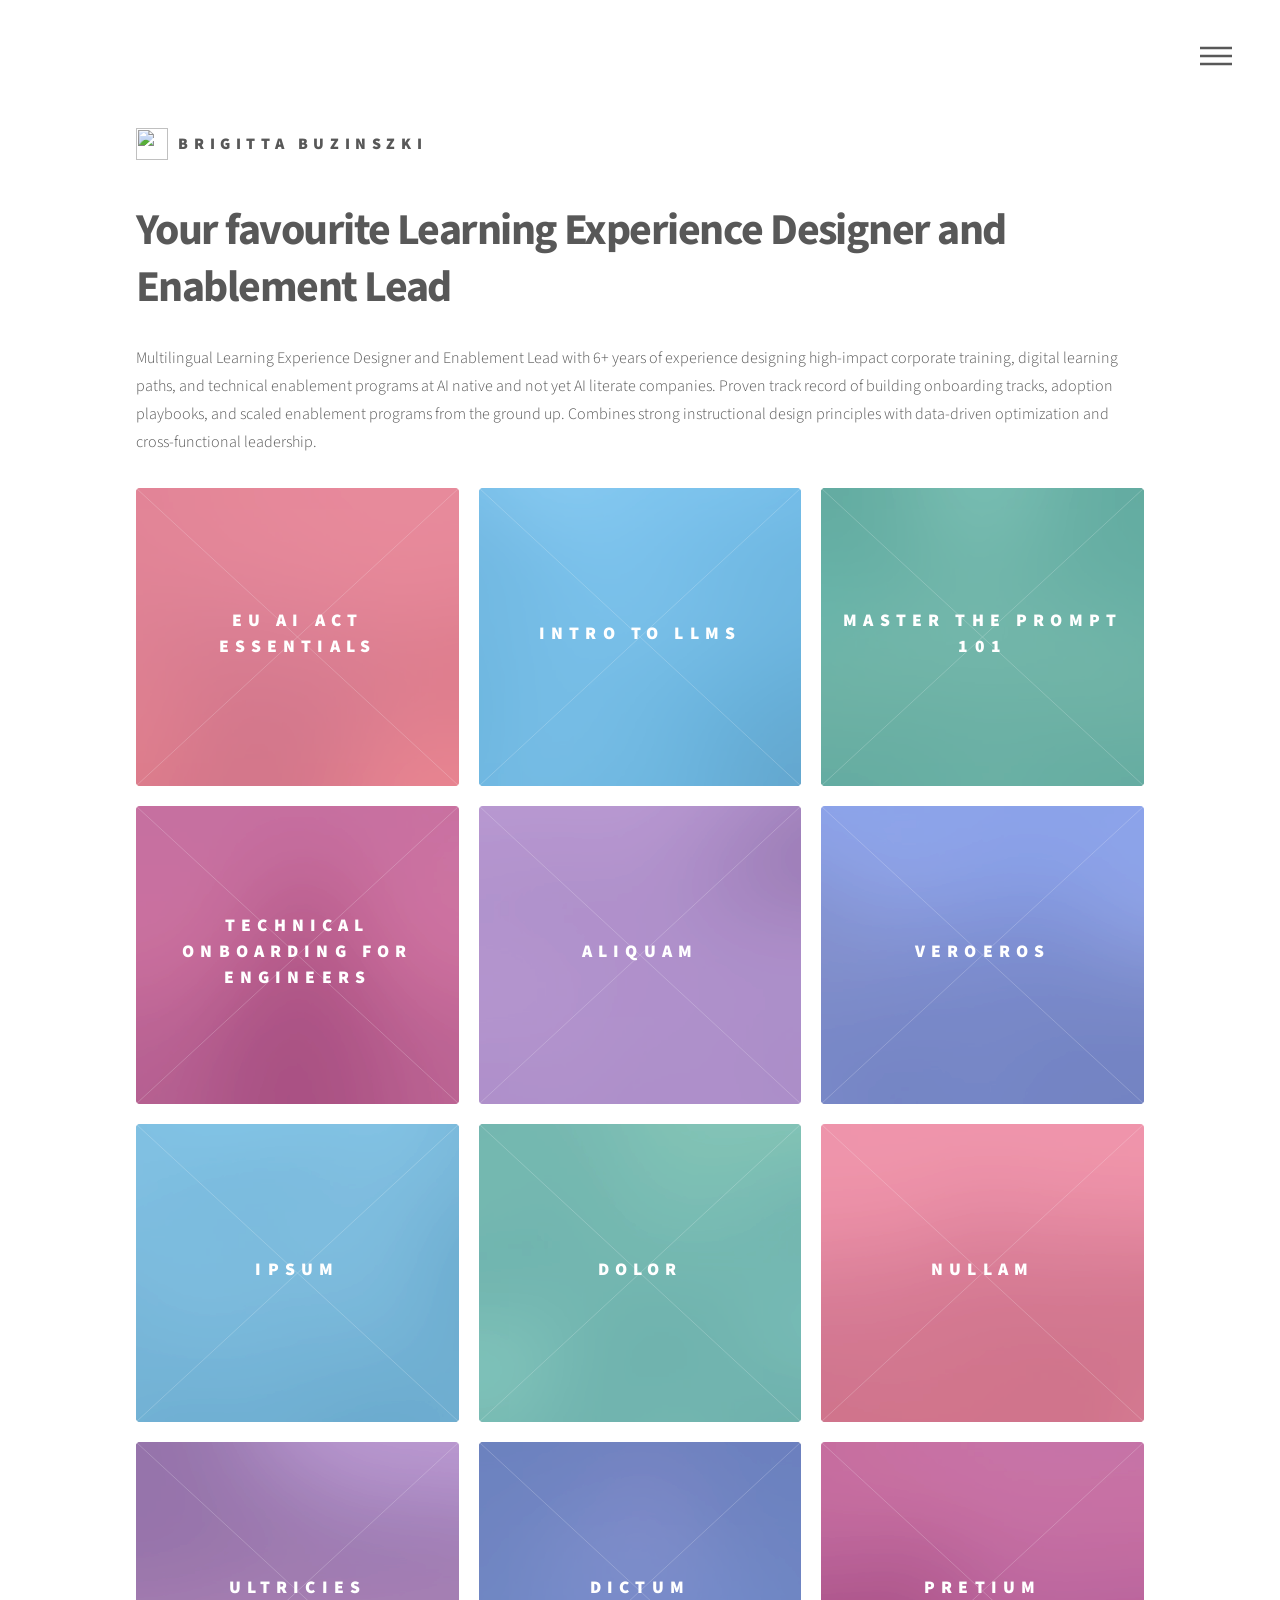
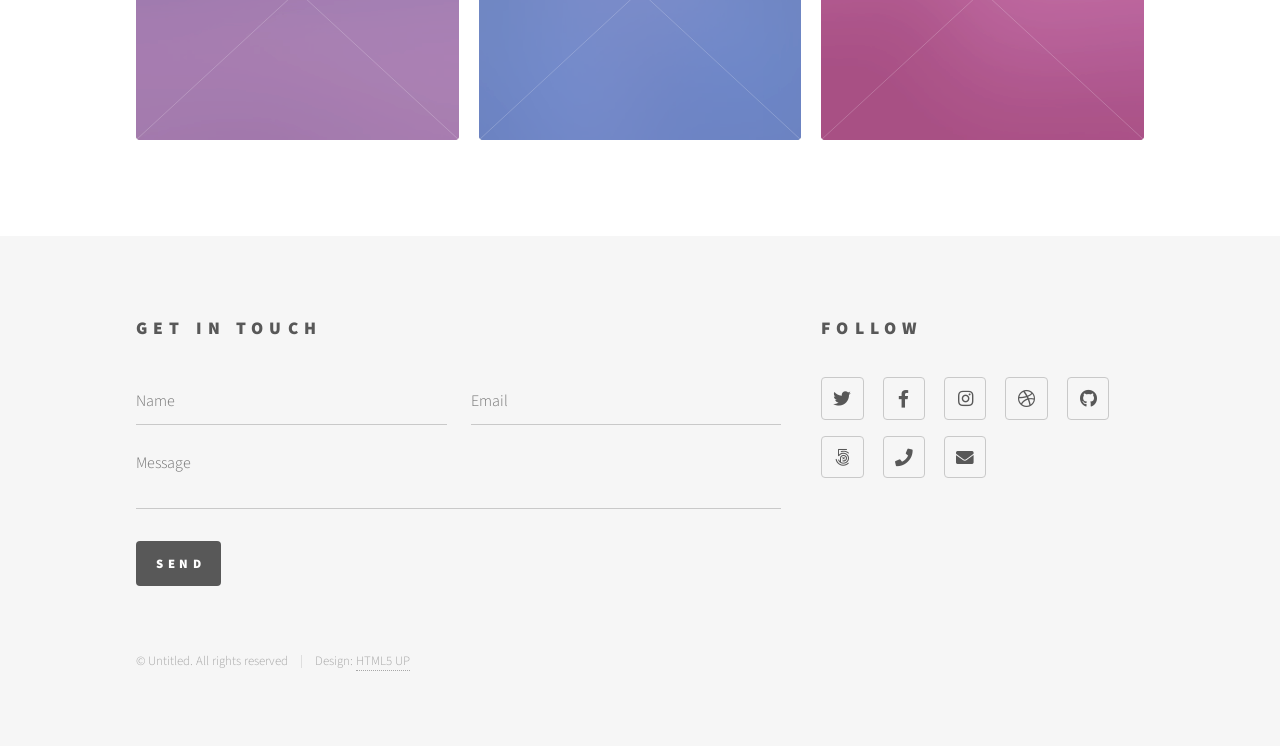
==== commit 41721b1d: "Revise index.html for personal portfolio Updated the title and content of the index.html file to ref" ====
--- a/index.html
+++ b/index.html
@@ -6,7 +6,7 @@
 -->
 <html>
 	<head>
-		<title>Phantom by HTML5 UP</title>
+		<title>Portfolio Brigitta Buzinszki</title>
 		<meta charset="utf-8" />
 		<meta name="viewport" content="width=device-width, initial-scale=1, user-scalable=no" />
 		<link rel="stylesheet" href="assets/css/main.css" />
@@ -22,7 +22,7 @@
 
 							<!-- Logo -->
 								<a href="index.html" class="logo">
-									<span class="symbol"><img src="images/logo.svg" alt="" /></span><span class="title">Phantom</span>
+									<span class="symbol"><img src="images/logo.svg" alt="" /></span><span class="title">Brigitta Buzinszki</span>
 								</a>
 
 							<!-- Nav -->
@@ -51,9 +51,11 @@
 					<div id="main">
 						<div class="inner">
 							<header>
-								<h1>This is Phantom, a free, fully responsive site<br />
-								template designed by <a href="http://html5up.net">HTML5 UP</a>.</h1>
-								<p>Etiam quis viverra lorem, in semper lorem. Sed nisl arcu euismod sit amet nisi euismod sed cursus arcu elementum ipsum arcu vivamus quis venenatis orci lorem ipsum et magna feugiat veroeros aliquam. Lorem ipsum dolor sit amet nullam dolore.</p>
+								<h1>Your favourite Learning Experience Designer and Enablement Lead</h1>		
+								<p>Multilingual Learning Experience Designer and Enablement Lead with 6+ years of experience designing high-impact
+corporate training, digital learning paths, and technical enablement programs at AI native and not yet AI literate companies. 
+									Proven track record of building onboarding tracks, adoption playbooks, and scaled enablement programs from the ground up. 
+									Combines strong instructional design principles with data-driven optimization and cross-functional leadership.</p>
 							</header>
 							<section class="tiles">
 								<article class="style1">
@@ -61,9 +63,9 @@
 										<img src="images/pic01.jpg" alt="" />
 									</span>
 									<a href="generic.html">
-										<h2>Magna</h2>
-										<div class="content">
-											<p>Sed nisl arcu euismod sit amet nisi lorem etiam dolor veroeros et feugiat.</p>
+										<h2>EU AI Act Essentials</h2>
+										<div class="content">
+											<p>A MOOC built for the German non-profit education site KI-Campus.</p>
 										</div>
 									</a>
 								</article>
@@ -72,9 +74,9 @@
 										<img src="images/pic02.jpg" alt="" />
 									</span>
 									<a href="generic.html">
-										<h2>Lorem</h2>
-										<div class="content">
-											<p>Sed nisl arcu euismod sit amet nisi lorem etiam dolor veroeros et feugiat.</p>
+										<h2>Intro to LLMs</h2>
+										<div class="content">
+											<p>Built for company-internal enablement based on Art. 4 of the EU AI Act.</p>
 										</div>
 									</a>
 								</article>
@@ -83,9 +85,9 @@
 										<img src="images/pic03.jpg" alt="" />
 									</span>
 									<a href="generic.html">
-										<h2>Feugiat</h2>
-										<div class="content">
-											<p>Sed nisl arcu euismod sit amet nisi lorem etiam dolor veroeros et feugiat.</p>
+										<h2>Master the Prompt 101</h2>
+										<div class="content">
+											<p>Micro-courses built for a German Federal Agency.</p>
 										</div>
 									</a>
 								</article>
@@ -94,9 +96,9 @@
 										<img src="images/pic04.jpg" alt="" />
 									</span>
 									<a href="generic.html">
-										<h2>Tempus</h2>
-										<div class="content">
-											<p>Sed nisl arcu euismod sit amet nisi lorem etiam dolor veroeros et feugiat.</p>
+										<h2>Technical Onboarding for Engineers</h2>
+										<div class="content">
+											<p>Case study of how the Academy cut down time to productivity by 66%.</p>
 										</div>
 									</a>
 								</article>
@@ -243,4 +245,4 @@
 			<script src="assets/js/main.js"></script>
 
 	</body>
-</html>+</html>
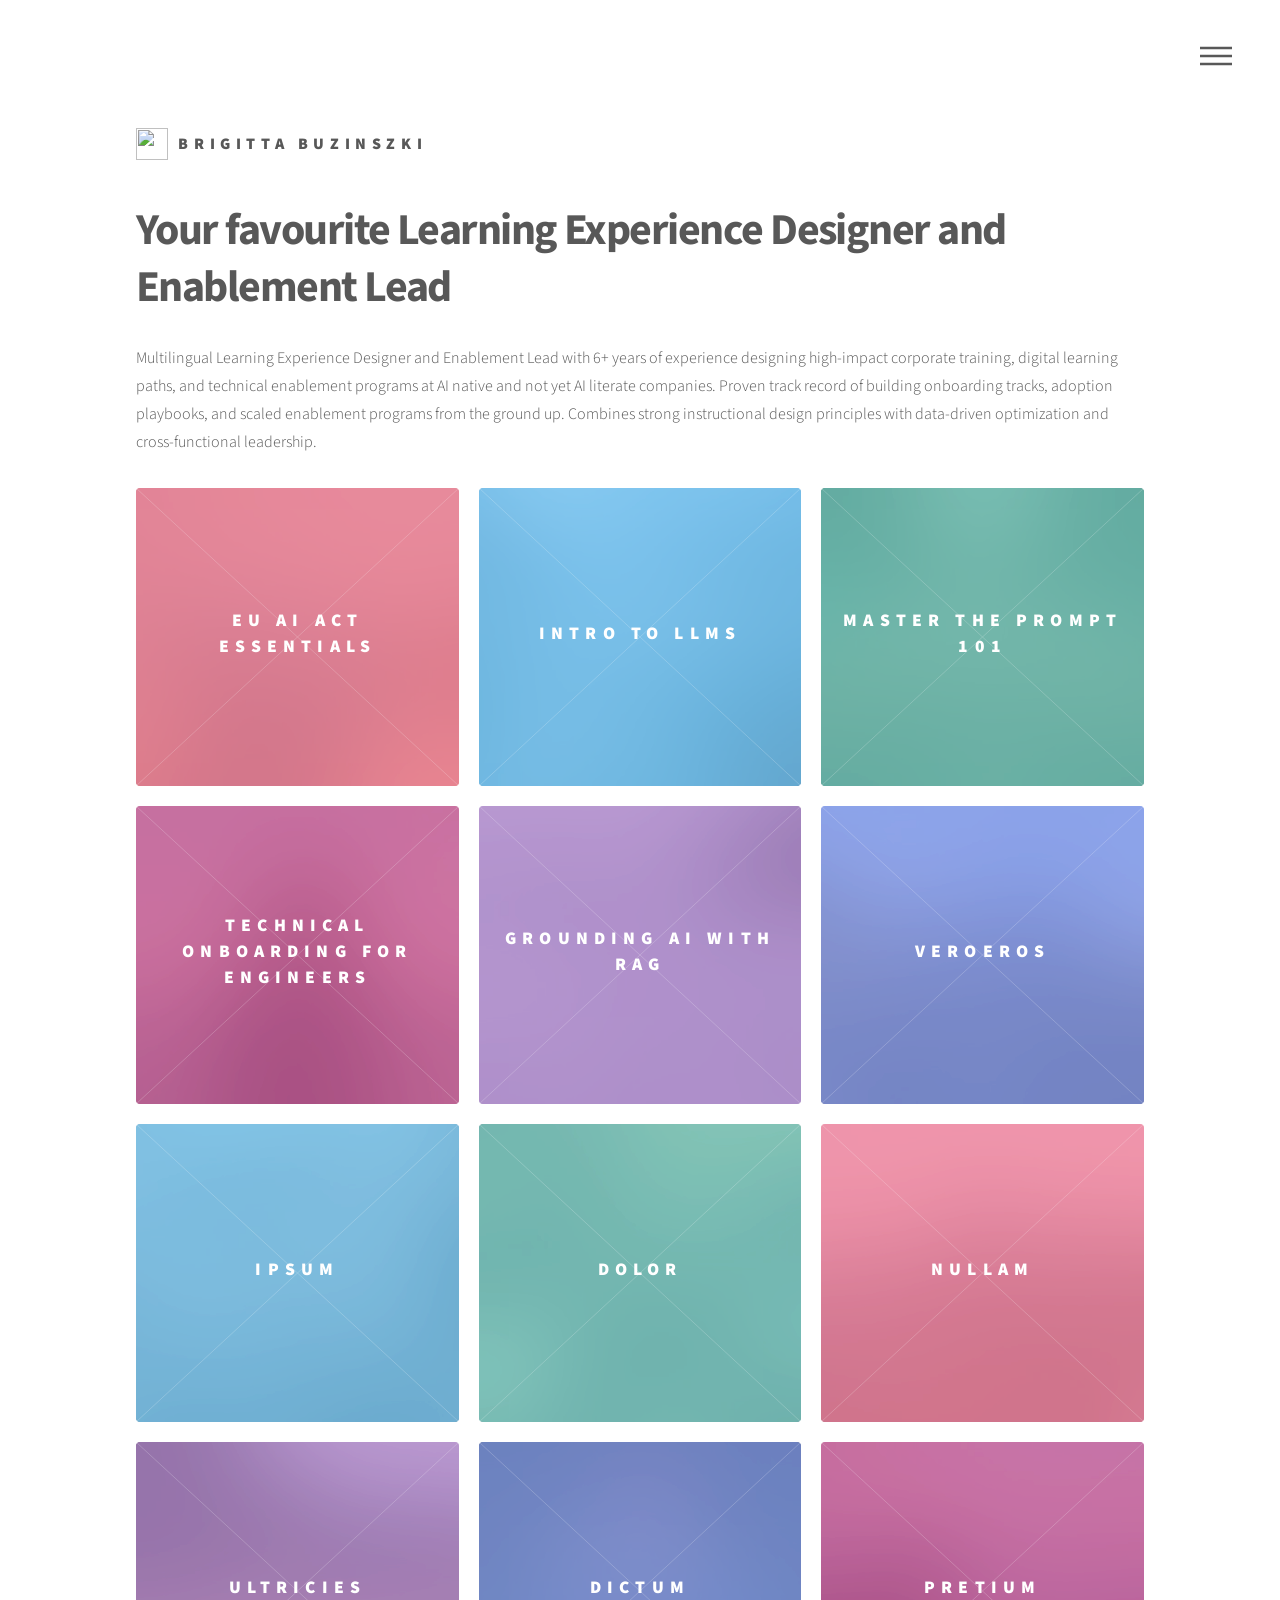
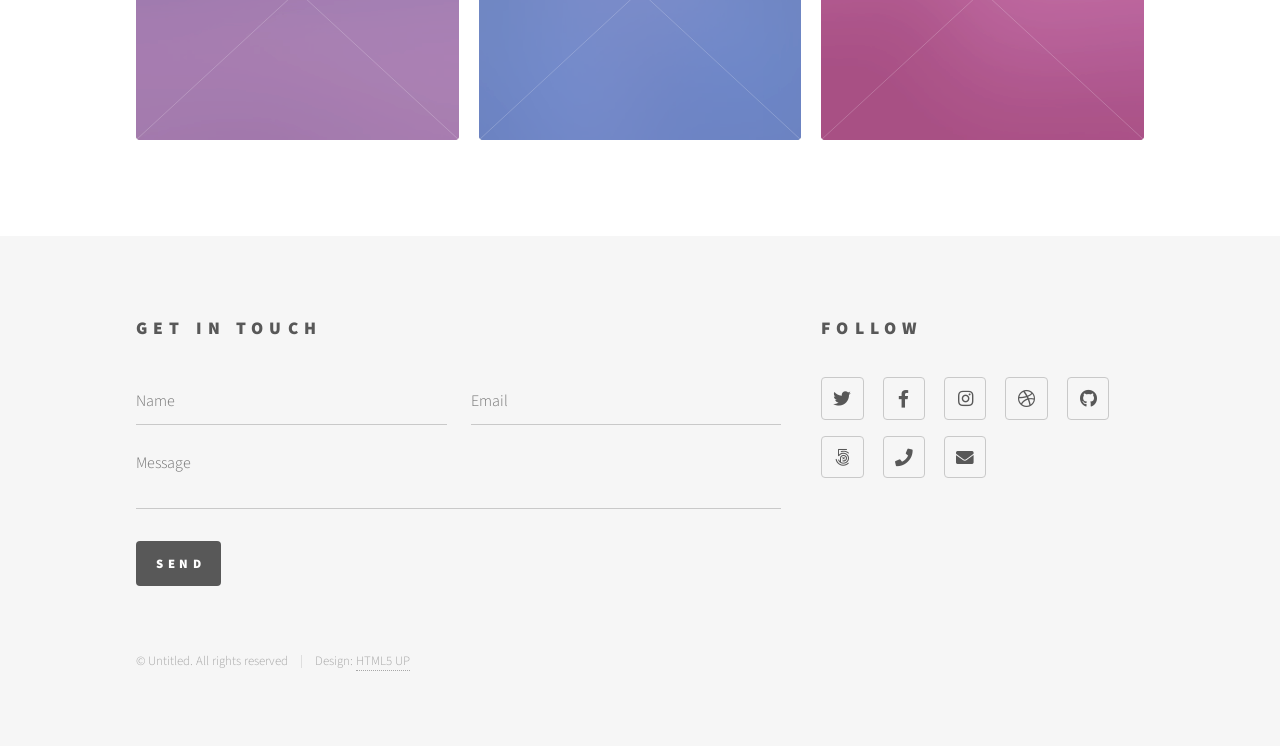
==== commit de7103c1: "added mock llm exercise" ====
--- a/index.html
+++ b/index.html
@@ -1,248 +1,248 @@
-<!DOCTYPE HTML>
-<!--
-	Phantom by HTML5 UP
-	html5up.net | @ajlkn
-	Free for personal and commercial use under the CCA 3.0 license (html5up.net/license)
--->
-<html>
-	<head>
-		<title>Portfolio Brigitta Buzinszki</title>
-		<meta charset="utf-8" />
-		<meta name="viewport" content="width=device-width, initial-scale=1, user-scalable=no" />
-		<link rel="stylesheet" href="assets/css/main.css" />
-		<noscript><link rel="stylesheet" href="assets/css/noscript.css" /></noscript>
-	</head>
-	<body class="is-preload">
-		<!-- Wrapper -->
-			<div id="wrapper">
-
-				<!-- Header -->
-					<header id="header">
-						<div class="inner">
-
-							<!-- Logo -->
-								<a href="index.html" class="logo">
-									<span class="symbol"><img src="images/logo.svg" alt="" /></span><span class="title">Brigitta Buzinszki</span>
-								</a>
-
-							<!-- Nav -->
-								<nav>
-									<ul>
-										<li><a href="#menu">Menu</a></li>
-									</ul>
-								</nav>
-
-						</div>
-					</header>
-
-				<!-- Menu -->
-					<nav id="menu">
-						<h2>Menu</h2>
-						<ul>
-							<li><a href="index.html">Home</a></li>
-							<li><a href="generic.html">Ipsum veroeros</a></li>
-							<li><a href="generic.html">Tempus etiam</a></li>
-							<li><a href="generic.html">Consequat dolor</a></li>
-							<li><a href="elements.html">Elements</a></li>
-						</ul>
-					</nav>
-
-				<!-- Main -->
-					<div id="main">
-						<div class="inner">
-							<header>
-								<h1>Your favourite Learning Experience Designer and Enablement Lead</h1>		
-								<p>Multilingual Learning Experience Designer and Enablement Lead with 6+ years of experience designing high-impact
-corporate training, digital learning paths, and technical enablement programs at AI native and not yet AI literate companies. 
-									Proven track record of building onboarding tracks, adoption playbooks, and scaled enablement programs from the ground up. 
-									Combines strong instructional design principles with data-driven optimization and cross-functional leadership.</p>
-							</header>
-							<section class="tiles">
-								<article class="style1">
-									<span class="image">
-										<img src="images/pic01.jpg" alt="" />
-									</span>
-									<a href="generic.html">
-										<h2>EU AI Act Essentials</h2>
-										<div class="content">
-											<p>A MOOC built for the German non-profit education site KI-Campus.</p>
-										</div>
-									</a>
-								</article>
-								<article class="style2">
-									<span class="image">
-										<img src="images/pic02.jpg" alt="" />
-									</span>
-									<a href="generic.html">
-										<h2>Intro to LLMs</h2>
-										<div class="content">
-											<p>Built for company-internal enablement based on Art. 4 of the EU AI Act.</p>
-										</div>
-									</a>
-								</article>
-								<article class="style3">
-									<span class="image">
-										<img src="images/pic03.jpg" alt="" />
-									</span>
-									<a href="generic.html">
-										<h2>Master the Prompt 101</h2>
-										<div class="content">
-											<p>Micro-courses built for a German Federal Agency.</p>
-										</div>
-									</a>
-								</article>
-								<article class="style4">
-									<span class="image">
-										<img src="images/pic04.jpg" alt="" />
-									</span>
-									<a href="generic.html">
-										<h2>Technical Onboarding for Engineers</h2>
-										<div class="content">
-											<p>Case study of how the Academy cut down time to productivity by 66%.</p>
-										</div>
-									</a>
-								</article>
-								<article class="style5">
-									<span class="image">
-										<img src="images/pic05.jpg" alt="" />
-									</span>
-									<a href="generic.html">
-										<h2>Aliquam</h2>
-										<div class="content">
-											<p>Sed nisl arcu euismod sit amet nisi lorem etiam dolor veroeros et feugiat.</p>
-										</div>
-									</a>
-								</article>
-								<article class="style6">
-									<span class="image">
-										<img src="images/pic06.jpg" alt="" />
-									</span>
-									<a href="generic.html">
-										<h2>Veroeros</h2>
-										<div class="content">
-											<p>Sed nisl arcu euismod sit amet nisi lorem etiam dolor veroeros et feugiat.</p>
-										</div>
-									</a>
-								</article>
-								<article class="style2">
-									<span class="image">
-										<img src="images/pic07.jpg" alt="" />
-									</span>
-									<a href="generic.html">
-										<h2>Ipsum</h2>
-										<div class="content">
-											<p>Sed nisl arcu euismod sit amet nisi lorem etiam dolor veroeros et feugiat.</p>
-										</div>
-									</a>
-								</article>
-								<article class="style3">
-									<span class="image">
-										<img src="images/pic08.jpg" alt="" />
-									</span>
-									<a href="generic.html">
-										<h2>Dolor</h2>
-										<div class="content">
-											<p>Sed nisl arcu euismod sit amet nisi lorem etiam dolor veroeros et feugiat.</p>
-										</div>
-									</a>
-								</article>
-								<article class="style1">
-									<span class="image">
-										<img src="images/pic09.jpg" alt="" />
-									</span>
-									<a href="generic.html">
-										<h2>Nullam</h2>
-										<div class="content">
-											<p>Sed nisl arcu euismod sit amet nisi lorem etiam dolor veroeros et feugiat.</p>
-										</div>
-									</a>
-								</article>
-								<article class="style5">
-									<span class="image">
-										<img src="images/pic10.jpg" alt="" />
-									</span>
-									<a href="generic.html">
-										<h2>Ultricies</h2>
-										<div class="content">
-											<p>Sed nisl arcu euismod sit amet nisi lorem etiam dolor veroeros et feugiat.</p>
-										</div>
-									</a>
-								</article>
-								<article class="style6">
-									<span class="image">
-										<img src="images/pic11.jpg" alt="" />
-									</span>
-									<a href="generic.html">
-										<h2>Dictum</h2>
-										<div class="content">
-											<p>Sed nisl arcu euismod sit amet nisi lorem etiam dolor veroeros et feugiat.</p>
-										</div>
-									</a>
-								</article>
-								<article class="style4">
-									<span class="image">
-										<img src="images/pic12.jpg" alt="" />
-									</span>
-									<a href="generic.html">
-										<h2>Pretium</h2>
-										<div class="content">
-											<p>Sed nisl arcu euismod sit amet nisi lorem etiam dolor veroeros et feugiat.</p>
-										</div>
-									</a>
-								</article>
-							</section>
-						</div>
-					</div>
-
-				<!-- Footer -->
-					<footer id="footer">
-						<div class="inner">
-							<section>
-								<h2>Get in touch</h2>
-								<form method="post" action="#">
-									<div class="fields">
-										<div class="field half">
-											<input type="text" name="name" id="name" placeholder="Name" />
-										</div>
-										<div class="field half">
-											<input type="email" name="email" id="email" placeholder="Email" />
-										</div>
-										<div class="field">
-											<textarea name="message" id="message" placeholder="Message"></textarea>
-										</div>
-									</div>
-									<ul class="actions">
-										<li><input type="submit" value="Send" class="primary" /></li>
-									</ul>
-								</form>
-							</section>
-							<section>
-								<h2>Follow</h2>
-								<ul class="icons">
-									<li><a href="#" class="icon brands style2 fa-twitter"><span class="label">Twitter</span></a></li>
-									<li><a href="#" class="icon brands style2 fa-facebook-f"><span class="label">Facebook</span></a></li>
-									<li><a href="#" class="icon brands style2 fa-instagram"><span class="label">Instagram</span></a></li>
-									<li><a href="#" class="icon brands style2 fa-dribbble"><span class="label">Dribbble</span></a></li>
-									<li><a href="#" class="icon brands style2 fa-github"><span class="label">GitHub</span></a></li>
-									<li><a href="#" class="icon brands style2 fa-500px"><span class="label">500px</span></a></li>
-									<li><a href="#" class="icon solid style2 fa-phone"><span class="label">Phone</span></a></li>
-									<li><a href="#" class="icon solid style2 fa-envelope"><span class="label">Email</span></a></li>
-								</ul>
-							</section>
-							<ul class="copyright">
-								<li>&copy; Untitled. All rights reserved</li><li>Design: <a href="http://html5up.net">HTML5 UP</a></li>
-							</ul>
-						</div>
-					</footer>
-
-			</div>
-
-		<!-- Scripts -->
-			<script src="assets/js/jquery.min.js"></script>
-			<script src="assets/js/browser.min.js"></script>
-			<script src="assets/js/breakpoints.min.js"></script>
-			<script src="assets/js/util.js"></script>
-			<script src="assets/js/main.js"></script>
-
-	</body>
-</html>
+<!DOCTYPE HTML>
+<!--
+	Phantom by HTML5 UP
+	html5up.net | @ajlkn
+	Free for personal and commercial use under the CCA 3.0 license (html5up.net/license)
+-->
+<html>
+	<head>
+		<title>Portfolio Brigitta Buzinszki</title>
+		<meta charset="utf-8" />
+		<meta name="viewport" content="width=device-width, initial-scale=1, user-scalable=no" />
+		<link rel="stylesheet" href="assets/css/main.css" />
+		<noscript><link rel="stylesheet" href="assets/css/noscript.css" /></noscript>
+	</head>
+	<body class="is-preload">
+		<!-- Wrapper -->
+			<div id="wrapper">
+
+				<!-- Header -->
+					<header id="header">
+						<div class="inner">
+
+							<!-- Logo -->
+								<a href="index.html" class="logo">
+									<span class="symbol"><img src="images/logo.svg" alt="" /></span><span class="title">Brigitta Buzinszki</span>
+								</a>
+
+							<!-- Nav -->
+								<nav>
+									<ul>
+										<li><a href="#menu">Menu</a></li>
+									</ul>
+								</nav>
+
+						</div>
+					</header>
+
+				<!-- Menu -->
+					<nav id="menu">
+						<h2>Menu</h2>
+						<ul>
+							<li><a href="index.html">Home</a></li>
+							<li><a href="generic.html">Ipsum veroeros</a></li>
+							<li><a href="generic.html">Tempus etiam</a></li>
+							<li><a href="generic.html">Consequat dolor</a></li>
+							<li><a href="elements.html">Elements</a></li>
+						</ul>
+					</nav>
+
+				<!-- Main -->
+					<div id="main">
+						<div class="inner">
+							<header>
+								<h1>Your favourite Learning Experience Designer and Enablement Lead</h1>		
+								<p>Multilingual Learning Experience Designer and Enablement Lead with 6+ years of experience designing high-impact
+corporate training, digital learning paths, and technical enablement programs at AI native and not yet AI literate companies. 
+									Proven track record of building onboarding tracks, adoption playbooks, and scaled enablement programs from the ground up. 
+									Combines strong instructional design principles with data-driven optimization and cross-functional leadership.</p>
+							</header>
+							<section class="tiles">
+								<article class="style1">
+									<span class="image">
+										<img src="images/pic01.jpg" alt="" />
+									</span>
+									<a href="generic.html">
+										<h2>EU AI Act Essentials</h2>
+										<div class="content">
+											<p>A MOOC built for the German non-profit education site KI-Campus.</p>
+										</div>
+									</a>
+								</article>
+								<article class="style2">
+									<span class="image">
+										<img src="images/pic02.jpg" alt="" />
+									</span>
+									<a href="generic.html">
+										<h2>Intro to LLMs</h2>
+										<div class="content">
+											<p>Built for company-internal enablement based on Art. 4 of the EU AI Act.</p>
+										</div>
+									</a>
+								</article>
+								<article class="style3">
+									<span class="image">
+										<img src="images/pic03.jpg" alt="" />
+									</span>
+									<a href="generic.html">
+										<h2>Master the Prompt 101</h2>
+										<div class="content">
+											<p>Micro-courses built for a German Federal Agency.</p>
+										</div>
+									</a>
+								</article>
+								<article class="style4">
+									<span class="image">
+										<img src="images/pic04.jpg" alt="" />
+									</span>
+									<a href="generic.html">
+										<h2>Technical Onboarding for Engineers</h2>
+										<div class="content">
+											<p>Case study of how the Academy cut down time to productivity by 66%.</p>
+										</div>
+									</a>
+								</article>
+								<article class="style5">
+									<span class="image">
+										<img src="images/pic05.jpg" alt="" />
+									</span>
+									<a href="rag-exercise.html">
+										<h2>Grounding AI with RAG</h2>
+										<div class="content">
+											<p>Interactive exercise: see how an AI chatbot's answer changes with RAG, and learn to check its sources.</p>
+										</div>
+									</a>
+								</article>
+								<article class="style6">
+									<span class="image">
+										<img src="images/pic06.jpg" alt="" />
+									</span>
+									<a href="generic.html">
+										<h2>Veroeros</h2>
+										<div class="content">
+											<p>Sed nisl arcu euismod sit amet nisi lorem etiam dolor veroeros et feugiat.</p>
+										</div>
+									</a>
+								</article>
+								<article class="style2">
+									<span class="image">
+										<img src="images/pic07.jpg" alt="" />
+									</span>
+									<a href="generic.html">
+										<h2>Ipsum</h2>
+										<div class="content">
+											<p>Sed nisl arcu euismod sit amet nisi lorem etiam dolor veroeros et feugiat.</p>
+										</div>
+									</a>
+								</article>
+								<article class="style3">
+									<span class="image">
+										<img src="images/pic08.jpg" alt="" />
+									</span>
+									<a href="generic.html">
+										<h2>Dolor</h2>
+										<div class="content">
+											<p>Sed nisl arcu euismod sit amet nisi lorem etiam dolor veroeros et feugiat.</p>
+										</div>
+									</a>
+								</article>
+								<article class="style1">
+									<span class="image">
+										<img src="images/pic09.jpg" alt="" />
+									</span>
+									<a href="generic.html">
+										<h2>Nullam</h2>
+										<div class="content">
+											<p>Sed nisl arcu euismod sit amet nisi lorem etiam dolor veroeros et feugiat.</p>
+										</div>
+									</a>
+								</article>
+								<article class="style5">
+									<span class="image">
+										<img src="images/pic10.jpg" alt="" />
+									</span>
+									<a href="generic.html">
+										<h2>Ultricies</h2>
+										<div class="content">
+											<p>Sed nisl arcu euismod sit amet nisi lorem etiam dolor veroeros et feugiat.</p>
+										</div>
+									</a>
+								</article>
+								<article class="style6">
+									<span class="image">
+										<img src="images/pic11.jpg" alt="" />
+									</span>
+									<a href="generic.html">
+										<h2>Dictum</h2>
+										<div class="content">
+											<p>Sed nisl arcu euismod sit amet nisi lorem etiam dolor veroeros et feugiat.</p>
+										</div>
+									</a>
+								</article>
+								<article class="style4">
+									<span class="image">
+										<img src="images/pic12.jpg" alt="" />
+									</span>
+									<a href="generic.html">
+										<h2>Pretium</h2>
+										<div class="content">
+											<p>Sed nisl arcu euismod sit amet nisi lorem etiam dolor veroeros et feugiat.</p>
+										</div>
+									</a>
+								</article>
+							</section>
+						</div>
+					</div>
+
+				<!-- Footer -->
+					<footer id="footer">
+						<div class="inner">
+							<section>
+								<h2>Get in touch</h2>
+								<form method="post" action="#">
+									<div class="fields">
+										<div class="field half">
+											<input type="text" name="name" id="name" placeholder="Name" />
+										</div>
+										<div class="field half">
+											<input type="email" name="email" id="email" placeholder="Email" />
+										</div>
+										<div class="field">
+											<textarea name="message" id="message" placeholder="Message"></textarea>
+										</div>
+									</div>
+									<ul class="actions">
+										<li><input type="submit" value="Send" class="primary" /></li>
+									</ul>
+								</form>
+							</section>
+							<section>
+								<h2>Follow</h2>
+								<ul class="icons">
+									<li><a href="#" class="icon brands style2 fa-twitter"><span class="label">Twitter</span></a></li>
+									<li><a href="#" class="icon brands style2 fa-facebook-f"><span class="label">Facebook</span></a></li>
+									<li><a href="#" class="icon brands style2 fa-instagram"><span class="label">Instagram</span></a></li>
+									<li><a href="#" class="icon brands style2 fa-dribbble"><span class="label">Dribbble</span></a></li>
+									<li><a href="#" class="icon brands style2 fa-github"><span class="label">GitHub</span></a></li>
+									<li><a href="#" class="icon brands style2 fa-500px"><span class="label">500px</span></a></li>
+									<li><a href="#" class="icon solid style2 fa-phone"><span class="label">Phone</span></a></li>
+									<li><a href="#" class="icon solid style2 fa-envelope"><span class="label">Email</span></a></li>
+								</ul>
+							</section>
+							<ul class="copyright">
+								<li>&copy; Untitled. All rights reserved</li><li>Design: <a href="http://html5up.net">HTML5 UP</a></li>
+							</ul>
+						</div>
+					</footer>
+
+			</div>
+
+		<!-- Scripts -->
+			<script src="assets/js/jquery.min.js"></script>
+			<script src="assets/js/browser.min.js"></script>
+			<script src="assets/js/breakpoints.min.js"></script>
+			<script src="assets/js/util.js"></script>
+			<script src="assets/js/main.js"></script>
+
+	</body>
+</html>
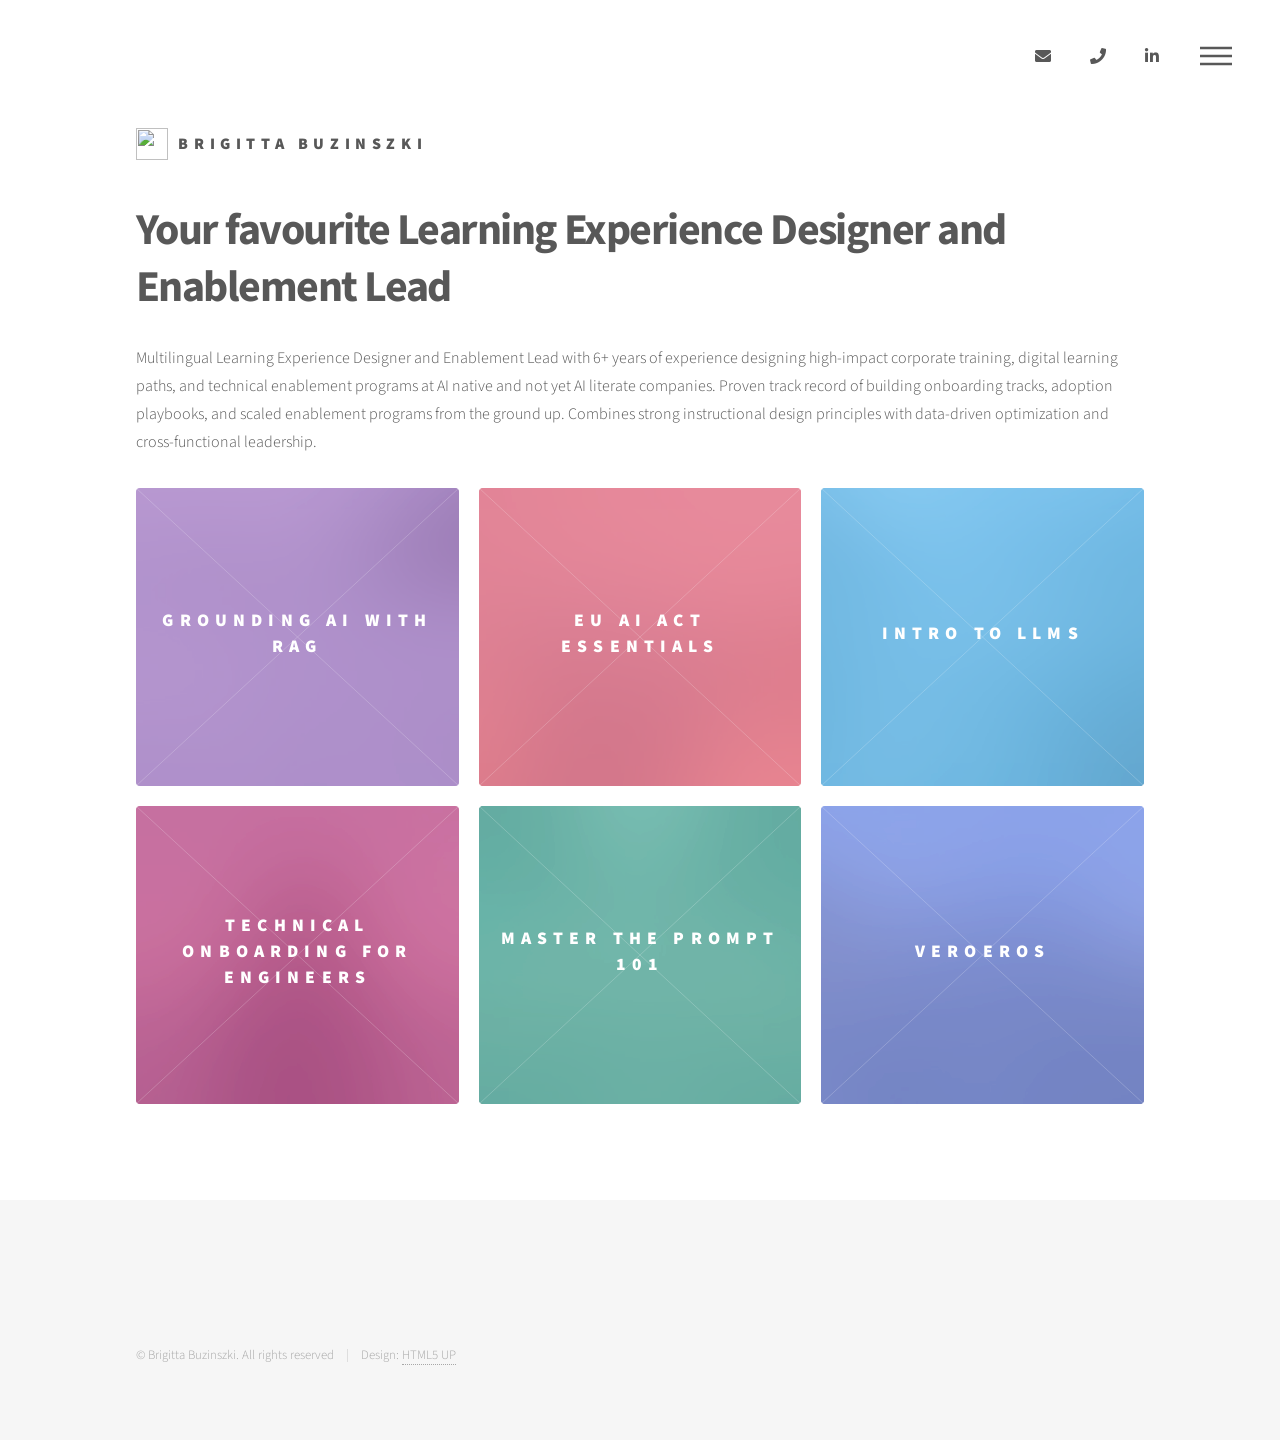
==== commit 1e73af08: "landing page cleanup" ====
--- a/index.html
+++ b/index.html
@@ -1,248 +1,261 @@
-<!DOCTYPE HTML>
-<!--
-	Phantom by HTML5 UP
-	html5up.net | @ajlkn
-	Free for personal and commercial use under the CCA 3.0 license (html5up.net/license)
--->
-<html>
-	<head>
-		<title>Portfolio Brigitta Buzinszki</title>
-		<meta charset="utf-8" />
-		<meta name="viewport" content="width=device-width, initial-scale=1, user-scalable=no" />
-		<link rel="stylesheet" href="assets/css/main.css" />
-		<noscript><link rel="stylesheet" href="assets/css/noscript.css" /></noscript>
-	</head>
-	<body class="is-preload">
-		<!-- Wrapper -->
-			<div id="wrapper">
-
-				<!-- Header -->
-					<header id="header">
-						<div class="inner">
-
-							<!-- Logo -->
-								<a href="index.html" class="logo">
-									<span class="symbol"><img src="images/logo.svg" alt="" /></span><span class="title">Brigitta Buzinszki</span>
-								</a>
-
-							<!-- Nav -->
-								<nav>
-									<ul>
-										<li><a href="#menu">Menu</a></li>
-									</ul>
-								</nav>
-
-						</div>
-					</header>
-
-				<!-- Menu -->
-					<nav id="menu">
-						<h2>Menu</h2>
-						<ul>
-							<li><a href="index.html">Home</a></li>
-							<li><a href="generic.html">Ipsum veroeros</a></li>
-							<li><a href="generic.html">Tempus etiam</a></li>
-							<li><a href="generic.html">Consequat dolor</a></li>
-							<li><a href="elements.html">Elements</a></li>
-						</ul>
-					</nav>
-
-				<!-- Main -->
-					<div id="main">
-						<div class="inner">
-							<header>
-								<h1>Your favourite Learning Experience Designer and Enablement Lead</h1>		
-								<p>Multilingual Learning Experience Designer and Enablement Lead with 6+ years of experience designing high-impact
-corporate training, digital learning paths, and technical enablement programs at AI native and not yet AI literate companies. 
-									Proven track record of building onboarding tracks, adoption playbooks, and scaled enablement programs from the ground up. 
-									Combines strong instructional design principles with data-driven optimization and cross-functional leadership.</p>
-							</header>
-							<section class="tiles">
-								<article class="style1">
-									<span class="image">
-										<img src="images/pic01.jpg" alt="" />
-									</span>
-									<a href="generic.html">
-										<h2>EU AI Act Essentials</h2>
-										<div class="content">
-											<p>A MOOC built for the German non-profit education site KI-Campus.</p>
-										</div>
-									</a>
-								</article>
-								<article class="style2">
-									<span class="image">
-										<img src="images/pic02.jpg" alt="" />
-									</span>
-									<a href="generic.html">
-										<h2>Intro to LLMs</h2>
-										<div class="content">
-											<p>Built for company-internal enablement based on Art. 4 of the EU AI Act.</p>
-										</div>
-									</a>
-								</article>
-								<article class="style3">
-									<span class="image">
-										<img src="images/pic03.jpg" alt="" />
-									</span>
-									<a href="generic.html">
-										<h2>Master the Prompt 101</h2>
-										<div class="content">
-											<p>Micro-courses built for a German Federal Agency.</p>
-										</div>
-									</a>
-								</article>
-								<article class="style4">
-									<span class="image">
-										<img src="images/pic04.jpg" alt="" />
-									</span>
-									<a href="generic.html">
-										<h2>Technical Onboarding for Engineers</h2>
-										<div class="content">
-											<p>Case study of how the Academy cut down time to productivity by 66%.</p>
-										</div>
-									</a>
-								</article>
-								<article class="style5">
-									<span class="image">
-										<img src="images/pic05.jpg" alt="" />
-									</span>
-									<a href="rag-exercise.html">
-										<h2>Grounding AI with RAG</h2>
-										<div class="content">
-											<p>Interactive exercise: see how an AI chatbot's answer changes with RAG, and learn to check its sources.</p>
-										</div>
-									</a>
-								</article>
-								<article class="style6">
-									<span class="image">
-										<img src="images/pic06.jpg" alt="" />
-									</span>
-									<a href="generic.html">
-										<h2>Veroeros</h2>
-										<div class="content">
-											<p>Sed nisl arcu euismod sit amet nisi lorem etiam dolor veroeros et feugiat.</p>
-										</div>
-									</a>
-								</article>
-								<article class="style2">
-									<span class="image">
-										<img src="images/pic07.jpg" alt="" />
-									</span>
-									<a href="generic.html">
-										<h2>Ipsum</h2>
-										<div class="content">
-											<p>Sed nisl arcu euismod sit amet nisi lorem etiam dolor veroeros et feugiat.</p>
-										</div>
-									</a>
-								</article>
-								<article class="style3">
-									<span class="image">
-										<img src="images/pic08.jpg" alt="" />
-									</span>
-									<a href="generic.html">
-										<h2>Dolor</h2>
-										<div class="content">
-											<p>Sed nisl arcu euismod sit amet nisi lorem etiam dolor veroeros et feugiat.</p>
-										</div>
-									</a>
-								</article>
-								<article class="style1">
-									<span class="image">
-										<img src="images/pic09.jpg" alt="" />
-									</span>
-									<a href="generic.html">
-										<h2>Nullam</h2>
-										<div class="content">
-											<p>Sed nisl arcu euismod sit amet nisi lorem etiam dolor veroeros et feugiat.</p>
-										</div>
-									</a>
-								</article>
-								<article class="style5">
-									<span class="image">
-										<img src="images/pic10.jpg" alt="" />
-									</span>
-									<a href="generic.html">
-										<h2>Ultricies</h2>
-										<div class="content">
-											<p>Sed nisl arcu euismod sit amet nisi lorem etiam dolor veroeros et feugiat.</p>
-										</div>
-									</a>
-								</article>
-								<article class="style6">
-									<span class="image">
-										<img src="images/pic11.jpg" alt="" />
-									</span>
-									<a href="generic.html">
-										<h2>Dictum</h2>
-										<div class="content">
-											<p>Sed nisl arcu euismod sit amet nisi lorem etiam dolor veroeros et feugiat.</p>
-										</div>
-									</a>
-								</article>
-								<article class="style4">
-									<span class="image">
-										<img src="images/pic12.jpg" alt="" />
-									</span>
-									<a href="generic.html">
-										<h2>Pretium</h2>
-										<div class="content">
-											<p>Sed nisl arcu euismod sit amet nisi lorem etiam dolor veroeros et feugiat.</p>
-										</div>
-									</a>
-								</article>
-							</section>
-						</div>
-					</div>
-
-				<!-- Footer -->
-					<footer id="footer">
-						<div class="inner">
-							<section>
-								<h2>Get in touch</h2>
-								<form method="post" action="#">
-									<div class="fields">
-										<div class="field half">
-											<input type="text" name="name" id="name" placeholder="Name" />
-										</div>
-										<div class="field half">
-											<input type="email" name="email" id="email" placeholder="Email" />
-										</div>
-										<div class="field">
-											<textarea name="message" id="message" placeholder="Message"></textarea>
-										</div>
-									</div>
-									<ul class="actions">
-										<li><input type="submit" value="Send" class="primary" /></li>
-									</ul>
-								</form>
-							</section>
-							<section>
-								<h2>Follow</h2>
-								<ul class="icons">
-									<li><a href="#" class="icon brands style2 fa-twitter"><span class="label">Twitter</span></a></li>
-									<li><a href="#" class="icon brands style2 fa-facebook-f"><span class="label">Facebook</span></a></li>
-									<li><a href="#" class="icon brands style2 fa-instagram"><span class="label">Instagram</span></a></li>
-									<li><a href="#" class="icon brands style2 fa-dribbble"><span class="label">Dribbble</span></a></li>
-									<li><a href="#" class="icon brands style2 fa-github"><span class="label">GitHub</span></a></li>
-									<li><a href="#" class="icon brands style2 fa-500px"><span class="label">500px</span></a></li>
-									<li><a href="#" class="icon solid style2 fa-phone"><span class="label">Phone</span></a></li>
-									<li><a href="#" class="icon solid style2 fa-envelope"><span class="label">Email</span></a></li>
-								</ul>
-							</section>
-							<ul class="copyright">
-								<li>&copy; Untitled. All rights reserved</li><li>Design: <a href="http://html5up.net">HTML5 UP</a></li>
-							</ul>
-						</div>
-					</footer>
-
-			</div>
-
-		<!-- Scripts -->
-			<script src="assets/js/jquery.min.js"></script>
-			<script src="assets/js/browser.min.js"></script>
-			<script src="assets/js/breakpoints.min.js"></script>
-			<script src="assets/js/util.js"></script>
-			<script src="assets/js/main.js"></script>
-
-	</body>
-</html>
+<!DOCTYPE HTML>
+<!--
+	Phantom by HTML5 UP
+	html5up.net | @ajlkn
+	Free for personal and commercial use under the CCA 3.0 license (html5up.net/license)
+-->
+<html>
+	<head>
+		<title>Portfolio Brigitta Buzinszki</title>
+		<meta charset="utf-8" />
+		<meta name="viewport" content="width=device-width, initial-scale=1, user-scalable=no" />
+		<link rel="stylesheet" href="assets/css/main.css" />
+		<noscript><link rel="stylesheet" href="assets/css/noscript.css" /></noscript>
+	</head>
+	<body class="is-preload">
+		<!-- Wrapper -->
+			<div id="wrapper">
+
+				<!-- Header -->
+					<header id="header">
+						<div class="inner">
+
+							<!-- Logo -->
+								<a href="index.html" class="logo">
+									<span class="symbol"><img src="images/logo.svg" alt="" /></span><span class="title">Brigitta Buzinszki</span>
+								</a>
+
+							<!-- Nav -->
+								<nav>
+									<ul>
+										<li><a href="#menu">Menu</a></li>
+									</ul>
+								</nav>
+
+							<!-- Contact (scrolls with the page, unlike the fixed Menu button) -->
+								<ul class="contact-icons">
+									<li><a href="#" class="icon solid fa-envelope" aria-label="E-Mail"><span class="label">E-Mail</span></a></li>
+									<li><a href="#" class="icon solid fa-phone" aria-label="Telefon"><span class="label">Telefon</span></a></li>
+									<li><a href="#" class="icon brands fa-linkedin-in" aria-label="LinkedIn"><span class="label">LinkedIn</span></a></li>
+								</ul>
+
+						</div>
+					</header>
+
+				<!-- Menu -->
+					<nav id="menu">
+						<h2>Menu</h2>
+						<ul>
+							<li><a href="index.html">Home</a></li>
+							<li><a href="rag-exercise.html">Grounding AI with RAG</a></li>
+							<li><a href="eu-ai-act-high-risk.html">EU AI Act Essentials</a></li>
+							<li><a href="generic.html">Intro to LLMs</a></li>
+							<li><a href="generic.html">Technical Onboarding for Engineers</a></li>
+							<li><a href="generic.html">Master the Prompt 101</a></li>
+							<li><a href="generic.html">Veroeros</a></li>
+						</ul>
+					</nav>
+
+				<!-- Main -->
+					<div id="main">
+						<div class="inner">
+							<header>
+								<h1>Your favourite Learning Experience Designer and Enablement Lead</h1>		
+								<p>Multilingual Learning Experience Designer and Enablement Lead with 6+ years of experience designing high-impact
+corporate training, digital learning paths, and technical enablement programs at AI native and not yet AI literate companies. 
+									Proven track record of building onboarding tracks, adoption playbooks, and scaled enablement programs from the ground up. 
+									Combines strong instructional design principles with data-driven optimization and cross-functional leadership.</p>
+							</header>
+							<section class="tiles">
+								<article class="style5">
+									<span class="image">
+										<img src="images/pic05.jpg" alt="" />
+									</span>
+									<a href="rag-exercise.html">
+										<h2>Grounding AI with RAG</h2>
+										<div class="content">
+											<p>Interactive exercise: see how an AI chatbot's answer changes with RAG, and learn to check its sources.</p>
+										</div>
+									</a>
+								</article>
+								<article class="style1">
+									<span class="image">
+										<img src="images/pic01.jpg" alt="" />
+									</span>
+									<a href="eu-ai-act-high-risk.html">
+										<h2>EU AI Act Essentials</h2>
+										<div class="content">
+											<p>A MOOC built for the German non-profit education site KI-Campus.</p>
+										</div>
+									</a>
+								</article>
+								<article class="style2">
+									<span class="image">
+										<img src="images/pic02.jpg" alt="" />
+									</span>
+									<a href="generic.html">
+										<h2>Intro to LLMs</h2>
+										<div class="content">
+											<p>Built for company-internal enablement based on Art. 4 of the EU AI Act.</p>
+										</div>
+									</a>
+								</article>
+								<article class="style4">
+									<span class="image">
+										<img src="images/pic04.jpg" alt="" />
+									</span>
+									<a href="generic.html">
+										<h2>Technical Onboarding for Engineers</h2>
+										<div class="content">
+											<p>Case study of how the Academy cut down time to productivity by 66%.</p>
+										</div>
+									</a>
+								</article>
+								<article class="style3">
+									<span class="image">
+										<img src="images/pic03.jpg" alt="" />
+									</span>
+									<a href="generic.html">
+										<h2>Master the Prompt 101</h2>
+										<div class="content">
+											<p>Micro-courses built for a German Federal Agency.</p>
+										</div>
+									</a>
+								</article>
+								<article class="style6">
+									<span class="image">
+										<img src="images/pic06.jpg" alt="" />
+									</span>
+									<a href="generic.html">
+										<h2>Veroeros</h2>
+										<div class="content">
+											<p>Sed nisl arcu euismod sit amet nisi lorem etiam dolor veroeros et feugiat.</p>
+										</div>
+									</a>
+								</article>
+								<!-- Hidden for now: placeholder tiles for later
+								<article class="style2">
+									<span class="image">
+										<img src="images/pic07.jpg" alt="" />
+									</span>
+									<a href="generic.html">
+										<h2>Ipsum</h2>
+										<div class="content">
+											<p>Sed nisl arcu euismod sit amet nisi lorem etiam dolor veroeros et feugiat.</p>
+										</div>
+									</a>
+								</article>
+								<article class="style3">
+									<span class="image">
+										<img src="images/pic08.jpg" alt="" />
+									</span>
+									<a href="generic.html">
+										<h2>Dolor</h2>
+										<div class="content">
+											<p>Sed nisl arcu euismod sit amet nisi lorem etiam dolor veroeros et feugiat.</p>
+										</div>
+									</a>
+								</article>
+								<article class="style1">
+									<span class="image">
+										<img src="images/pic09.jpg" alt="" />
+									</span>
+									<a href="generic.html">
+										<h2>Nullam</h2>
+										<div class="content">
+											<p>Sed nisl arcu euismod sit amet nisi lorem etiam dolor veroeros et feugiat.</p>
+										</div>
+									</a>
+								</article>
+								<article class="style5">
+									<span class="image">
+										<img src="images/pic10.jpg" alt="" />
+									</span>
+									<a href="generic.html">
+										<h2>Ultricies</h2>
+										<div class="content">
+											<p>Sed nisl arcu euismod sit amet nisi lorem etiam dolor veroeros et feugiat.</p>
+										</div>
+									</a>
+								</article>
+								<article class="style6">
+									<span class="image">
+										<img src="images/pic11.jpg" alt="" />
+									</span>
+									<a href="generic.html">
+										<h2>Dictum</h2>
+										<div class="content">
+											<p>Sed nisl arcu euismod sit amet nisi lorem etiam dolor veroeros et feugiat.</p>
+										</div>
+									</a>
+								</article>
+								<article class="style4">
+									<span class="image">
+										<img src="images/pic12.jpg" alt="" />
+									</span>
+									<a href="generic.html">
+										<h2>Pretium</h2>
+										<div class="content">
+											<p>Sed nisl arcu euismod sit amet nisi lorem etiam dolor veroeros et feugiat.</p>
+										</div>
+									</a>
+								</article>
+								-->
+							</section>
+						</div>
+					</div>
+
+				<!-- Footer -->
+					<footer id="footer">
+						<div class="inner">
+							<!-- Hidden for now: contact form and social links (contact icons are in the top bar)
+							<section>
+								<h2>Get in touch</h2>
+								<form method="post" action="#">
+									<div class="fields">
+										<div class="field half">
+											<input type="text" name="name" id="name" placeholder="Name" />
+										</div>
+										<div class="field half">
+											<input type="email" name="email" id="email" placeholder="Email" />
+										</div>
+										<div class="field">
+											<textarea name="message" id="message" placeholder="Message"></textarea>
+										</div>
+									</div>
+									<ul class="actions">
+										<li><input type="submit" value="Send" class="primary" /></li>
+									</ul>
+								</form>
+							</section>
+							<section>
+								<h2>Follow</h2>
+								<ul class="icons">
+									<li><a href="#" class="icon brands style2 fa-twitter"><span class="label">Twitter</span></a></li>
+									<li><a href="#" class="icon brands style2 fa-facebook-f"><span class="label">Facebook</span></a></li>
+									<li><a href="#" class="icon brands style2 fa-instagram"><span class="label">Instagram</span></a></li>
+									<li><a href="#" class="icon brands style2 fa-dribbble"><span class="label">Dribbble</span></a></li>
+									<li><a href="#" class="icon brands style2 fa-github"><span class="label">GitHub</span></a></li>
+									<li><a href="#" class="icon brands style2 fa-500px"><span class="label">500px</span></a></li>
+									<li><a href="#" class="icon solid style2 fa-phone"><span class="label">Phone</span></a></li>
+									<li><a href="#" class="icon solid style2 fa-envelope"><span class="label">Email</span></a></li>
+								</ul>
+							</section>
+							-->
+							<ul class="copyright">
+								<li>&copy; Brigitta Buzinszki. All rights reserved</li><li>Design: <a href="http://html5up.net">HTML5 UP</a></li>
+							</ul>
+						</div>
+					</footer>
+
+			</div>
+
+		<!-- Scripts -->
+			<script src="assets/js/jquery.min.js"></script>
+			<script src="assets/js/browser.min.js"></script>
+			<script src="assets/js/breakpoints.min.js"></script>
+			<script src="assets/js/util.js"></script>
+			<script src="assets/js/main.js"></script>
+
+	</body>
+</html>
--- a/assets/css/main.css
+++ b/assets/css/main.css
@@ -3326,4 +3326,53 @@
 				padding: 0 1.25em;
 			}
 
-		}+		}
+/* Header contact icons (email, phone, LinkedIn): top right, left of the fixed Menu button.
+   Positioned absolutely so they scroll away with the page and never cover content. */
+
+	#header {
+		position: relative;
+	}
+
+		#header .contact-icons {
+			position: absolute;
+			top: 2em;
+			right: 6.5em;
+			display: flex;
+			list-style: none;
+			margin: 0;
+			padding: 0;
+		}
+
+			#header .contact-icons li {
+				padding: 0;
+				margin-left: 0.4em;
+			}
+
+			#header .contact-icons a.icon {
+				display: block;
+				width: 3em;
+				height: 3em;
+				line-height: 3em;
+				border: 0;
+				border-radius: 4px;
+				text-align: center;
+				color: #585858;
+			}
+
+				#header .contact-icons a.icon:hover {
+					color: #f2849e !important;
+				}
+
+	@media screen and (max-width: 736px) {
+
+		#header .contact-icons {
+			top: 0.5em;
+			right: 4.75em;
+		}
+
+			#header .contact-icons a.icon {
+				width: 2.4em;
+			}
+
+	}
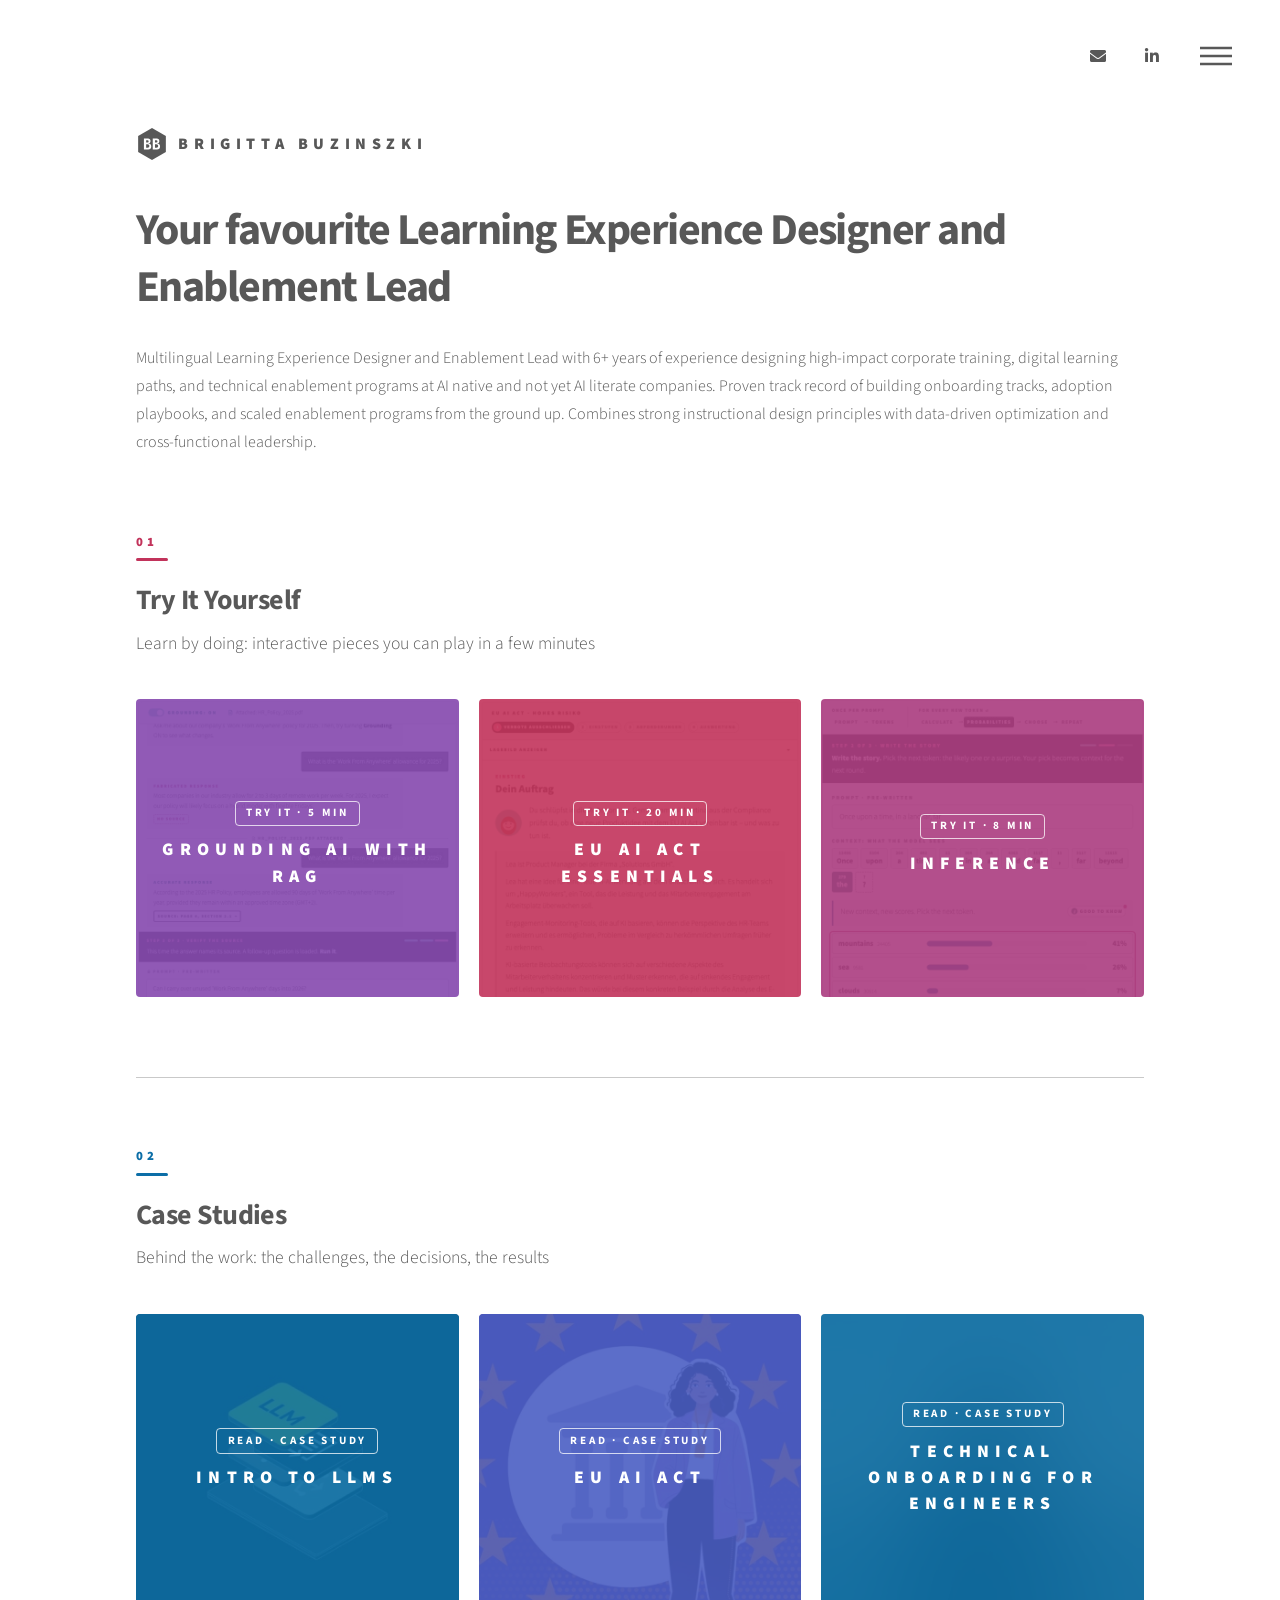
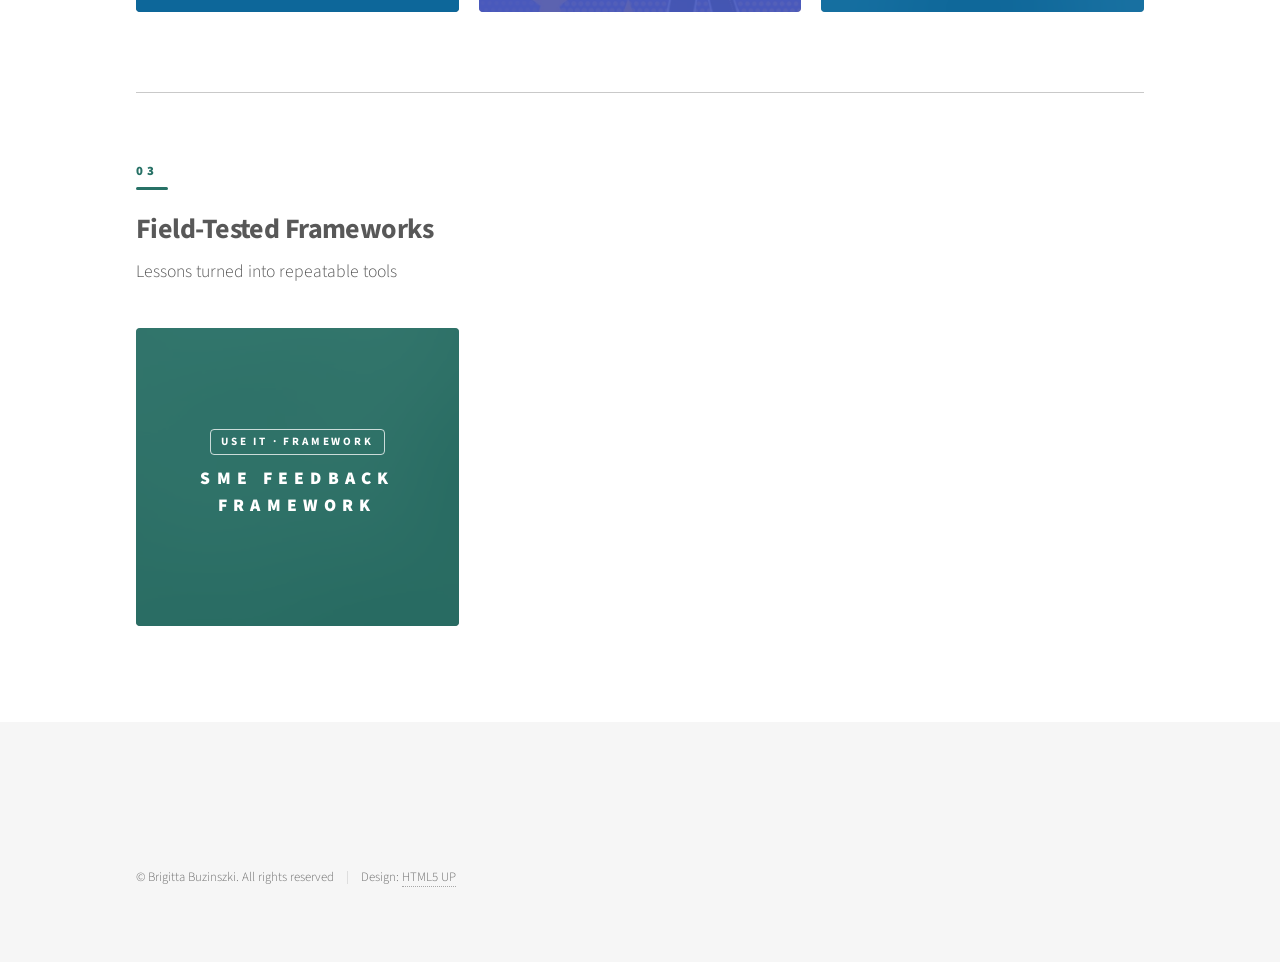
==== commit cfcc671f: "Revamp landing page, add case studies, SME framework and Inference exercise Landing page - Three sec" ====
--- a/index.html
+++ b/index.html
@@ -4,11 +4,24 @@
 	html5up.net | @ajlkn
 	Free for personal and commercial use under the CCA 3.0 license (html5up.net/license)
 -->
-<html>
+<html lang="en">
 	<head>
 		<title>Portfolio Brigitta Buzinszki</title>
 		<meta charset="utf-8" />
-		<meta name="viewport" content="width=device-width, initial-scale=1, user-scalable=no" />
+		<meta name="viewport" content="width=device-width, initial-scale=1" />
+		<meta name="description" content="Learning Experience Designer and Enablement Lead. Try interactive AI-literacy exercises, read case studies and see the frameworks behind my work." />
+		<meta property="og:type" content="website" />
+		<meta property="og:site_name" content="Brigitta Buzinszki" />
+		<meta property="og:title" content="Portfolio Brigitta Buzinszki" />
+		<meta property="og:description" content="Learning Experience Designer and Enablement Lead. Try interactive AI-literacy exercises, read case studies and see the frameworks behind my work." />
+		<meta property="og:url" content="https://bribuzinszki.github.io/" />
+		<meta property="og:image" content="https://bribuzinszki.github.io/images/og-image.png" />
+		<meta property="og:image:width" content="1200" />
+		<meta property="og:image:height" content="630" />
+		<meta name="twitter:card" content="summary_large_image" />
+		<link rel="icon" href="images/favicon-32.png" type="image/png" sizes="32x32" />
+		<link rel="icon" href="images/logo.svg" type="image/svg+xml" />
+		<link rel="apple-touch-icon" href="images/apple-touch-icon.png" />
 		<link rel="stylesheet" href="assets/css/main.css" />
 		<noscript><link rel="stylesheet" href="assets/css/noscript.css" /></noscript>
 	</head>
@@ -34,8 +47,7 @@
 
 							<!-- Contact (scrolls with the page, unlike the fixed Menu button) -->
 								<ul class="contact-icons">
-									<li><a href="#" class="icon solid fa-envelope" aria-label="E-Mail"><span class="label">E-Mail</span></a></li>
-									<li><a href="#" class="icon solid fa-phone" aria-label="Telefon"><span class="label">Telefon</span></a></li>
+									<li><a href="#" class="icon solid fa-envelope" aria-label="Email"><span class="label">Email</span></a></li>
 									<li><a href="#" class="icon brands fa-linkedin-in" aria-label="LinkedIn"><span class="label">LinkedIn</span></a></li>
 								</ul>
 
@@ -47,17 +59,33 @@
 						<h2>Menu</h2>
 						<ul>
 							<li><a href="index.html">Home</a></li>
-							<li><a href="rag-exercise.html">Grounding AI with RAG</a></li>
-							<li><a href="eu-ai-act-high-risk.html">EU AI Act Essentials</a></li>
-							<li><a href="generic.html">Intro to LLMs</a></li>
-							<li><a href="generic.html">Technical Onboarding for Engineers</a></li>
-							<li><a href="generic.html">Master the Prompt 101</a></li>
-							<li><a href="generic.html">Veroeros</a></li>
+							<li>
+								<a href="index.html#try-it">Try It Yourself</a>
+								<ul>
+									<li><a href="rag-exercise.html">Grounding AI with RAG</a></li>
+									<li><a href="eu-ai-act-high-risk.html">EU AI Act Essentials</a></li>
+									<li><a href="inference-exercise.html">Inference</a></li>
+								</ul>
+							</li>
+							<li>
+								<a href="index.html#case-studies">Case Studies</a>
+								<ul>
+									<li><a href="case-intro-to-llms.html">Intro to LLMs</a></li>
+									<li><a href="case-eu-ai-act.html">EU AI Act</a></li>
+									<li><a href="case-technical-onboarding.html">Technical Onboarding for Engineers</a></li>
+								</ul>
+							</li>
+							<li>
+								<a href="index.html#frameworks">Field-Tested Frameworks</a>
+								<ul>
+									<li><a href="framework-sme-feedback.html">SME Feedback Framework</a></li>
+								</ul>
+							</li>
 						</ul>
 					</nav>
 
 				<!-- Main -->
-					<div id="main">
+					<div id="main" role="main">
 						<div class="inner">
 							<header>
 								<h1>Your favourite Learning Experience Designer and Enablement Lead</h1>		
@@ -66,142 +94,266 @@
 									Proven track record of building onboarding tracks, adoption playbooks, and scaled enablement programs from the ground up. 
 									Combines strong instructional design principles with data-driven optimization and cross-functional leadership.</p>
 							</header>
-							<section class="tiles">
+							<!-- Try It Yourself -->
+							<section id="try-it" class="portfolio-section">
+								<header class="section-header">
+									<span class="section-number">01</span>
+									<h2 class="section-title">Try It Yourself</h2>
+									<p class="section-subtitle">Learn by doing: interactive pieces you can play in a few minutes</p>
+								</header>
+								<div class="tiles">
+									<article class="style5">
+										<span class="image">
+											<img src="images/tile-rag.jpg" alt="" />
+										</span>
+										<a href="rag-exercise.html">
+											<span class="tile-label">Try it &middot; 5 min</span>
+											<h3>Grounding AI with RAG</h3>
+											<div class="content">
+												<p>Interactive exercise: see how an AI chatbot's answer changes with RAG, and learn to check its sources.</p>
+											</div>
+										</a>
+									</article>
+									<article class="style1">
+										<span class="image">
+											<img src="images/tile-eu-ai-act.jpg" alt="" />
+										</span>
+										<a href="eu-ai-act-high-risk.html">
+											<span class="tile-label">Try it &middot; 20 min</span>
+											<h3>EU AI Act Essentials</h3>
+											<div class="content">
+												<p>Branching scenario: decide whether an AI system counts as high-risk under the EU AI Act.</p>
+											</div>
+										</a>
+									</article>
+									<article class="style4">
+										<span class="image">
+											<img src="images/tile-inference.jpg" alt="" />
+										</span>
+										<a href="inference-exercise.html">
+											<span class="tile-label">Try it &middot; 8 min</span>
+											<h3>Inference</h3>
+											<div class="content">
+												<p>Interactive exercise: predict, pick and sample tokens like an LLM, and see why a fluent answer can still be false.</p>
+											</div>
+										</a>
+									</article>
+									<!-- Spare box (Try It Yourself): fill in, then remove this comment wrapper
+									<article class="style1">
+										<span class="image">
+											<img src="images/pic13.jpg" alt="" />
+										</span>
+										<a href="generic.html">
+											<span class="tile-label">Try it &middot; X min</span>
+											<h3>Title</h3>
+											<div class="content">
+												<p>Short description shown on hover.</p>
+											</div>
+										</a>
+									</article>
+									-->
+								</div>
+							</section>
+							<!-- Case Studies -->
+							<section id="case-studies" class="portfolio-section">
+								<header class="section-header">
+									<span class="section-number">02</span>
+									<h2 class="section-title">Case Studies</h2>
+									<p class="section-subtitle">Behind the work: the challenges, the decisions, the results</p>
+								</header>
+								<div class="tiles">
+									<article class="style2">
+										<span class="image">
+											<img src="images/tile-case-intro-to-llms.jpg" alt="" />
+										</span>
+										<a href="case-intro-to-llms.html">
+											<span class="tile-label">Read &middot; case study</span>
+											<h3>Intro to LLMs</h3>
+											<div class="content">
+												<p>Built for company-internal enablement based on Art. 4 of the EU AI Act.</p>
+											</div>
+										</a>
+									</article>
+									<article class="style6">
+										<span class="image">
+											<img src="images/tile-case-eu-ai-act.jpg" alt="" />
+										</span>
+										<a href="case-eu-ai-act.html">
+											<span class="tile-label">Read &middot; case study</span>
+											<h3>EU AI Act</h3>
+											<div class="content">
+												<p>How the EU AI Act MOOC for the German non-profit KI-Campus came to be.</p>
+											</div>
+										</a>
+									</article>
+									<article class="style2">
+										<span class="image">
+											<img src="images/pic04.jpg" alt="" />
+										</span>
+										<a href="case-technical-onboarding.html">
+											<span class="tile-label">Read &middot; case study</span>
+											<h3>Technical Onboarding for Engineers</h3>
+											<div class="content">
+												<p>Case study of how the Academy cut down time to productivity by 66%.</p>
+											</div>
+										</a>
+									</article>
+									<!-- Spare box (Case Studies): fill in, then remove this comment wrapper
+									<article class="style6">
+										<span class="image">
+											<img src="images/pic14.jpg" alt="" />
+										</span>
+										<a href="generic.html">
+											<span class="tile-label">Read &middot; case study</span>
+											<h3>Title</h3>
+											<div class="content">
+												<p>Short description shown on hover.</p>
+											</div>
+										</a>
+									</article>
+									-->
+								</div>
+							</section>
+							<!-- Field-Tested Frameworks -->
+							<section id="frameworks" class="portfolio-section">
+								<header class="section-header">
+									<span class="section-number">03</span>
+									<h2 class="section-title">Field-Tested Frameworks</h2>
+									<p class="section-subtitle">Lessons turned into repeatable tools</p>
+								</header>
+								<div class="tiles">
+									<article class="style3">
+										<span class="image">
+											<img src="images/pic07.jpg" alt="" />
+										</span>
+										<a href="framework-sme-feedback.html">
+											<span class="tile-label">Use it &middot; framework</span>
+											<h3>SME Feedback Framework</h3>
+											<div class="content">
+												<p>How I make sure subject-matter experts give feedback I can act on.</p>
+											</div>
+										</a>
+									</article>
+									<!-- Spare box (Field-Tested Frameworks): fill in, then remove this comment wrapper
+									<article class="style3">
+										<span class="image">
+											<img src="images/pic15.jpg" alt="" />
+										</span>
+										<a href="generic.html">
+											<span class="tile-label">Use it &middot; framework</span>
+											<h3>Title</h3>
+											<div class="content">
+												<p>Short description shown on hover.</p>
+											</div>
+										</a>
+									</article>
+									-->
+									<!-- Spare box (Field-Tested Frameworks): fill in, then remove this comment wrapper
+									<article class="style3">
+										<span class="image">
+											<img src="images/pic08.jpg" alt="" />
+										</span>
+										<a href="generic.html">
+											<span class="tile-label">Use it &middot; framework</span>
+											<h3>Title</h3>
+											<div class="content">
+												<p>Short description shown on hover.</p>
+											</div>
+										</a>
+									</article>
+									-->
+								</div>
+							</section>
+							<!-- Hidden for now: tiles not on the landing page (Master the Prompt 101 and placeholders)
+								<article class="style3">
+									<span class="image">
+										<img src="images/pic03.jpg" alt="" />
+									</span>
+									<a href="generic.html">
+										<h3>Master the Prompt 101</h3>
+										<div class="content">
+											<p>Micro-courses built for a German Federal Agency.</p>
+										</div>
+									</a>
+								</article>
+								<article class="style6">
+									<span class="image">
+										<img src="images/pic06.jpg" alt="" />
+									</span>
+									<a href="generic.html">
+										<h3>Veroeros</h3>
+										<div class="content">
+											<p>Sed nisl arcu euismod sit amet nisi lorem etiam dolor veroeros et feugiat.</p>
+										</div>
+									</a>
+								</article>
+								<article class="style2">
+									<span class="image">
+										<img src="images/pic07.jpg" alt="" />
+									</span>
+									<a href="generic.html">
+										<h3>Ipsum</h3>
+										<div class="content">
+											<p>Sed nisl arcu euismod sit amet nisi lorem etiam dolor veroeros et feugiat.</p>
+										</div>
+									</a>
+								</article>
+								<article class="style3">
+									<span class="image">
+										<img src="images/pic08.jpg" alt="" />
+									</span>
+									<a href="generic.html">
+										<h3>Dolor</h3>
+										<div class="content">
+											<p>Sed nisl arcu euismod sit amet nisi lorem etiam dolor veroeros et feugiat.</p>
+										</div>
+									</a>
+								</article>
+								<article class="style1">
+									<span class="image">
+										<img src="images/pic09.jpg" alt="" />
+									</span>
+									<a href="generic.html">
+										<h3>Nullam</h3>
+										<div class="content">
+											<p>Sed nisl arcu euismod sit amet nisi lorem etiam dolor veroeros et feugiat.</p>
+										</div>
+									</a>
+								</article>
 								<article class="style5">
 									<span class="image">
-										<img src="images/pic05.jpg" alt="" />
-									</span>
-									<a href="rag-exercise.html">
-										<h2>Grounding AI with RAG</h2>
-										<div class="content">
-											<p>Interactive exercise: see how an AI chatbot's answer changes with RAG, and learn to check its sources.</p>
-										</div>
-									</a>
-								</article>
-								<article class="style1">
-									<span class="image">
-										<img src="images/pic01.jpg" alt="" />
-									</span>
-									<a href="eu-ai-act-high-risk.html">
-										<h2>EU AI Act Essentials</h2>
-										<div class="content">
-											<p>A MOOC built for the German non-profit education site KI-Campus.</p>
-										</div>
-									</a>
-								</article>
-								<article class="style2">
-									<span class="image">
-										<img src="images/pic02.jpg" alt="" />
-									</span>
-									<a href="generic.html">
-										<h2>Intro to LLMs</h2>
-										<div class="content">
-											<p>Built for company-internal enablement based on Art. 4 of the EU AI Act.</p>
+										<img src="images/pic10.jpg" alt="" />
+									</span>
+									<a href="generic.html">
+										<h3>Ultricies</h3>
+										<div class="content">
+											<p>Sed nisl arcu euismod sit amet nisi lorem etiam dolor veroeros et feugiat.</p>
+										</div>
+									</a>
+								</article>
+								<article class="style6">
+									<span class="image">
+										<img src="images/pic11.jpg" alt="" />
+									</span>
+									<a href="generic.html">
+										<h3>Dictum</h3>
+										<div class="content">
+											<p>Sed nisl arcu euismod sit amet nisi lorem etiam dolor veroeros et feugiat.</p>
 										</div>
 									</a>
 								</article>
 								<article class="style4">
 									<span class="image">
-										<img src="images/pic04.jpg" alt="" />
-									</span>
-									<a href="generic.html">
-										<h2>Technical Onboarding for Engineers</h2>
-										<div class="content">
-											<p>Case study of how the Academy cut down time to productivity by 66%.</p>
-										</div>
-									</a>
-								</article>
-								<article class="style3">
-									<span class="image">
-										<img src="images/pic03.jpg" alt="" />
-									</span>
-									<a href="generic.html">
-										<h2>Master the Prompt 101</h2>
-										<div class="content">
-											<p>Micro-courses built for a German Federal Agency.</p>
-										</div>
-									</a>
-								</article>
-								<article class="style6">
-									<span class="image">
-										<img src="images/pic06.jpg" alt="" />
-									</span>
-									<a href="generic.html">
-										<h2>Veroeros</h2>
-										<div class="content">
-											<p>Sed nisl arcu euismod sit amet nisi lorem etiam dolor veroeros et feugiat.</p>
-										</div>
-									</a>
-								</article>
-								<!-- Hidden for now: placeholder tiles for later
-								<article class="style2">
-									<span class="image">
-										<img src="images/pic07.jpg" alt="" />
-									</span>
-									<a href="generic.html">
-										<h2>Ipsum</h2>
-										<div class="content">
-											<p>Sed nisl arcu euismod sit amet nisi lorem etiam dolor veroeros et feugiat.</p>
-										</div>
-									</a>
-								</article>
-								<article class="style3">
-									<span class="image">
-										<img src="images/pic08.jpg" alt="" />
-									</span>
-									<a href="generic.html">
-										<h2>Dolor</h2>
-										<div class="content">
-											<p>Sed nisl arcu euismod sit amet nisi lorem etiam dolor veroeros et feugiat.</p>
-										</div>
-									</a>
-								</article>
-								<article class="style1">
-									<span class="image">
-										<img src="images/pic09.jpg" alt="" />
-									</span>
-									<a href="generic.html">
-										<h2>Nullam</h2>
-										<div class="content">
-											<p>Sed nisl arcu euismod sit amet nisi lorem etiam dolor veroeros et feugiat.</p>
-										</div>
-									</a>
-								</article>
-								<article class="style5">
-									<span class="image">
-										<img src="images/pic10.jpg" alt="" />
-									</span>
-									<a href="generic.html">
-										<h2>Ultricies</h2>
-										<div class="content">
-											<p>Sed nisl arcu euismod sit amet nisi lorem etiam dolor veroeros et feugiat.</p>
-										</div>
-									</a>
-								</article>
-								<article class="style6">
-									<span class="image">
-										<img src="images/pic11.jpg" alt="" />
-									</span>
-									<a href="generic.html">
-										<h2>Dictum</h2>
-										<div class="content">
-											<p>Sed nisl arcu euismod sit amet nisi lorem etiam dolor veroeros et feugiat.</p>
-										</div>
-									</a>
-								</article>
-								<article class="style4">
-									<span class="image">
 										<img src="images/pic12.jpg" alt="" />
 									</span>
 									<a href="generic.html">
-										<h2>Pretium</h2>
+										<h3>Pretium</h3>
 										<div class="content">
 											<p>Sed nisl arcu euismod sit amet nisi lorem etiam dolor veroeros et feugiat.</p>
 										</div>
 									</a>
 								</article>
 								-->
-							</section>
 						</div>
 					</div>
 
--- a/assets/css/main.css
+++ b/assets/css/main.css
@@ -1,10 +1,10 @@
 @import url(fontawesome-all.min.css);
 @import url("https://fonts.googleapis.com/css?family=Source+Sans+Pro:300,700,900");
 
-/*
-	Phantom by HTML5 UP
-	html5up.net | @ajlkn
-	Free for personal and commercial use under the CCA 3.0 license (html5up.net/license)
+/*
+	Phantom by HTML5 UP
+	html5up.net | @ajlkn
+	Free for personal and commercial use under the CCA 3.0 license (html5up.net/license)
 */
 
 html, body, div, span, applet, object,
@@ -151,7 +151,7 @@
 
 		a:hover {
 			border-bottom-color: transparent;
-			color: #f2849e !important;
+			color: #c2335b !important;
 		}
 
 	strong, b {
@@ -1856,12 +1856,12 @@
 			}
 
 			.icon.style2:hover {
-				color: #f2849e;
-				border-color: #f2849e;
+				color: #c2335b;
+				border-color: #c2335b;
 			}
 
 			.icon.style2:active {
-				background-color: rgba(242, 132, 158, 0.1);
+				background-color: rgba(194, 51, 91, 0.1);
 			}
 
 /* List */
@@ -2170,8 +2170,8 @@
 		input[type="tel"]:focus,
 		select:focus,
 		textarea:focus {
-			border-bottom-color: #f2849e;
-			box-shadow: inset 0 -1px 0 0 #f2849e;
+			border-bottom-color: #c2335b;
+			box-shadow: inset 0 -1px 0 0 #c2335b;
 		}
 
 	select {
@@ -2275,8 +2275,8 @@
 
 		input[type="checkbox"]:focus + label:before,
 		input[type="radio"]:focus + label:before {
-			border-color: #f2849e;
-			box-shadow: 0 0 0 1px #f2849e;
+			border-color: #c2335b;
+			box-shadow: 0 0 0 1px #c2335b;
 		}
 
 	input[type="checkbox"] + label:before {
@@ -2494,8 +2494,8 @@
 		input[type="button"]:hover,
 		button:hover,
 		.button:hover {
-			color: #f2849e !important;
-			box-shadow: inset 0 0 0 2px #f2849e;
+			color: #c2335b !important;
+			box-shadow: inset 0 0 0 2px #c2335b;
 		}
 
 		input[type="submit"]:active,
@@ -2503,7 +2503,7 @@
 		input[type="button"]:active,
 		button:active,
 		.button:active {
-			background-color: rgba(242, 132, 158, 0.1);
+			background-color: rgba(194, 51, 91, 0.1);
 		}
 
 		input[type="submit"].small,
@@ -2537,7 +2537,7 @@
 			input[type="button"].primary:hover,
 			button.primary:hover,
 			.button.primary:hover {
-				background-color: #f2849e;
+				background-color: #c2335b;
 			}
 
 			input[type="submit"].primary:active,
@@ -2545,7 +2545,7 @@
 			input[type="button"].primary:active,
 			button.primary:active,
 			.button.primary:active {
-				background-color: #ee5f81;
+				background-color: #a22b4c;
 			}
 
 		input[type="submit"].disabled, input[type="submit"]:disabled,
@@ -2618,28 +2618,7 @@
 					height: 100%;
 					opacity: 1.0;
 					z-index: 1;
-					opacity: 0.8;
-				}
-
-				.tiles article > .image:after {
-					pointer-events: none;
-					-moz-transition: opacity 0.5s ease;
-					-webkit-transition: opacity 0.5s ease;
-					-ms-transition: opacity 0.5s ease;
-					transition: opacity 0.5s ease;
-					content: '';
-					display: block;
-					position: absolute;
-					top: 0;
-					left: 0;
-					width: 100%;
-					height: 100%;
-					background-image: url("data:image/svg+xml;charset=utf8,%3Csvg xmlns='http://www.w3.org/2000/svg' width='100' height='100' viewBox='0 0 100 100' preserveAspectRatio='none'%3E%3Cstyle%3Eline %7B stroke-width: 0.25px%3B stroke: %23ffffff%3B %7D%3C/style%3E%3Cline x1='0' y1='0' x2='100' y2='100' /%3E%3Cline x1='100' y1='0' x2='0' y2='100' /%3E%3C/svg%3E");
-					background-position: center;
-					background-repeat: no-repeat;
-					background-size: 100% 100%;
-					opacity: 0.25;
-					z-index: 2;
+					opacity: 0.9;
 				}
 
 			.tiles article > a {
@@ -2706,27 +2685,27 @@
 					}
 
 			.tiles article.style1 > .image:before {
-				background-color: #f2849e;
+				background-color: #c2335b;
 			}
 
 			.tiles article.style2 > .image:before {
-				background-color: #7ecaf6;
+				background-color: #0c6ea7;
 			}
 
 			.tiles article.style3 > .image:before {
-				background-color: #7bd0c1;
+				background-color: #277166;
 			}
 
 			.tiles article.style4 > .image:before {
-				background-color: #c75b9b;
+				background-color: #ab3c80;
 			}
 
 			.tiles article.style5 > .image:before {
-				background-color: #ae85ca;
+				background-color: #8549ae;
 			}
 
 			.tiles article.style6 > .image:before {
-				background-color: #8499e7;
+				background-color: #4b5fc4;
 			}
 
 			body:not(.is-touch) .tiles article:hover > .image {
@@ -2738,11 +2717,7 @@
 
 				body:not(.is-touch) .tiles article:hover > .image:before {
 					background-color: #333333;
-					opacity: 0.35;
-				}
-
-				body:not(.is-touch) .tiles article:hover > .image:after {
-					opacity: 0;
+					opacity: 0.7;
 				}
 
 			body:not(.is-touch) .tiles article:hover .content {
@@ -2928,7 +2903,7 @@
 						}
 
 						#header nav ul li a[href="#menu"]:before {
-							background-image: url("data:image/svg+xml;charset=utf8,%3Csvg xmlns='http://www.w3.org/2000/svg' width='100' height='100' viewBox='0 0 100 100' preserveAspectRatio='none'%3E%3Cstyle%3Eline %7B stroke-width: 8px%3B stroke: %23f2849e%3B %7D%3C/style%3E%3Cline x1='0' y1='25' x2='100' y2='25' /%3E%3Cline x1='0' y1='50' x2='100' y2='50' /%3E%3Cline x1='0' y1='75' x2='100' y2='75' /%3E%3C/svg%3E");
+							background-image: url("data:image/svg+xml;charset=utf8,%3Csvg xmlns='http://www.w3.org/2000/svg' width='100' height='100' viewBox='0 0 100 100' preserveAspectRatio='none'%3E%3Cstyle%3Eline %7B stroke-width: 8px%3B stroke: %23c2335b%3B %7D%3C/style%3E%3Cline x1='0' y1='25' x2='100' y2='25' /%3E%3Cline x1='0' y1='50' x2='100' y2='50' /%3E%3Cline x1='0' y1='75' x2='100' y2='75' /%3E%3C/svg%3E");
 							opacity: 0;
 						}
 
@@ -3078,7 +3053,7 @@
 			}
 
 			#menu > .close:before {
-				background-image: url("data:image/svg+xml;charset=utf8,%3Csvg xmlns='http://www.w3.org/2000/svg' width='100' height='100' viewBox='0 0 100 100' preserveAspectRatio='none'%3E%3Cstyle%3Eline %7B stroke-width: 8px%3B stroke: %23f2849e%3B %7D%3C/style%3E%3Cline x1='15' y1='15' x2='85' y2='85' /%3E%3Cline x1='85' y1='15' x2='15' y2='85' /%3E%3C/svg%3E");
+				background-image: url("data:image/svg+xml;charset=utf8,%3Csvg xmlns='http://www.w3.org/2000/svg' width='100' height='100' viewBox='0 0 100 100' preserveAspectRatio='none'%3E%3Cstyle%3Eline %7B stroke-width: 8px%3B stroke: %23c2335b%3B %7D%3C/style%3E%3Cline x1='15' y1='15' x2='85' y2='85' /%3E%3Cline x1='85' y1='15' x2='15' y2='85' /%3E%3C/svg%3E");
 				opacity: 0;
 			}
 
@@ -3204,7 +3179,7 @@
 				margin-top: 5em;
 				list-style: none;
 				font-size: 0.8em;
-				color: rgba(88, 88, 88, 0.5);
+				color: #6e6e6e;
 			}
 
 				#footer > .inner .copyright a {
@@ -3361,7 +3336,7 @@
 			}
 
 				#header .contact-icons a.icon:hover {
-					color: #f2849e !important;
+					color: #c2335b !important;
 				}
 
 	@media screen and (max-width: 736px) {
@@ -3376,3 +3351,331 @@
 			}
 
 	}
+
+/* Landing page sections (Selected Experiences, Project Briefs, My Frameworks).
+   Each section: number label with a short accent bar, title, subtitle, then its own tile grid.
+   Sections after the first are separated by a hairline and generous spacing. */
+
+	.portfolio-section {
+		margin-top: 5em;
+	}
+
+		.portfolio-section + .portfolio-section {
+			border-top: solid 1px #c9c9c9;
+			padding-top: 4.5em;
+		}
+
+		.portfolio-section .section-header {
+			margin: 0 0 2.5em 0;
+		}
+
+		.portfolio-section .section-number {
+			display: block;
+			font-size: 0.8em;
+			font-weight: 900;
+			letter-spacing: 0.35em;
+			line-height: 1;
+			color: #c2335b;
+		}
+
+			.portfolio-section .section-number:after {
+				content: '';
+				display: block;
+				width: 2.5em;
+				height: 3px;
+				margin-top: 0.75em;
+				border-radius: 4px;
+				background-color: currentColor;
+			}
+
+		#case-studies .section-number {
+			color: #0c6ea7;
+		}
+
+		#frameworks .section-number {
+			color: #277166;
+		}
+
+		/* Always-visible label on a tile ("Try it · 5 min"); the description still appears on hover. */
+		.tiles article > a .tile-label {
+			display: block;
+			margin: 0 0 1em 0;
+			padding: 0.3em 0.9em;
+			border: solid 1px rgba(255, 255, 255, 0.75);
+			border-radius: 4px;
+			font-size: 0.7em;
+			font-weight: 700;
+			line-height: 1.5;
+			letter-spacing: 0.25em;
+			text-transform: uppercase;
+		}
+
+		.portfolio-section .section-title {
+			margin: 0.75em 0 0.35em 0;
+			font-size: 1.75em;
+			font-weight: 700;
+			line-height: 1.3;
+			letter-spacing: -0.02em;
+			text-transform: none;
+		}
+
+		.portfolio-section .section-subtitle {
+			margin: 0;
+			font-size: 1.1em;
+		}
+
+		.portfolio-section .section-header + .tiles {
+			margin-top: -2.5em;
+		}
+
+	@media screen and (max-width: 1280px) {
+
+		.portfolio-section .section-header + .tiles {
+			margin-top: -1.25em;
+		}
+
+	}
+
+	@media screen and (max-width: 980px) {
+
+		.portfolio-section .section-header + .tiles {
+			margin-top: -2.5em;
+		}
+
+	}
+
+	@media screen and (max-width: 736px) {
+
+		.portfolio-section {
+			margin-top: 3.5em;
+		}
+
+			.portfolio-section + .portfolio-section {
+				padding-top: 3em;
+			}
+
+			.portfolio-section .section-header {
+				margin-bottom: 1.5em;
+			}
+
+			.portfolio-section .section-title {
+				font-size: 1.5em;
+			}
+
+			.portfolio-section .section-header + .tiles {
+				margin-top: -1.25em;
+			}
+
+	}
+
+	@media screen and (max-width: 480px) {
+
+		.portfolio-section .section-header + .tiles {
+			margin-top: 0;
+		}
+
+	}
+
+/* Tiles: accessibility (WCAG 2.2 AA).
+   Titles are h3 under the section h2; keyboard focus shows the description like hover does;
+   a white focus ring; no zoom or fade for visitors who ask for reduced motion. */
+
+	.tiles article > a h3 {
+		margin: 0;
+		font-size: 1.1em;
+	}
+
+	.tiles article:focus-within > .image:before {
+		background-color: #333333;
+		opacity: 0.7;
+	}
+
+	.tiles article:focus-within .content {
+		max-height: 15em;
+		opacity: 1;
+	}
+
+	.tiles article > a:focus-visible {
+		outline: solid 3px #ffffff;
+		outline-offset: -8px;
+	}
+
+	@media (prefers-reduced-motion: reduce) {
+
+		.tiles article,
+		.tiles article > .image,
+		.tiles article > .image:before,
+		.tiles article > a,
+		.tiles article > a .content,
+		#menu,
+		#menu > .inner {
+			-moz-transition: none !important;
+			-webkit-transition: none !important;
+			-ms-transition: none !important;
+			transition: none !important;
+		}
+
+		body:not(.is-touch) .tiles article:hover > .image,
+		body.is-preload .tiles article {
+			-moz-transform: none;
+			-webkit-transform: none;
+			-ms-transform: none;
+			transform: none;
+		}
+
+		body.is-preload .tiles article {
+			opacity: 1;
+		}
+
+	}
+
+/* Menu: section entries with their pages as an indented sub-list. */
+
+	#menu > .inner > ul > li > ul {
+		list-style: none;
+		margin: -0.75em 0 0.75em 0;
+		padding: 0 0 0 1em;
+	}
+
+		#menu > .inner > ul > li > ul > li {
+			padding: 0;
+		}
+
+			#menu > .inner > ul > li > ul > li a {
+				padding: 0.4em 0;
+				font-size: 0.9em;
+			}
+
+/* Case-study pages: lead sentence, at-a-glance fact box, back/next links. */
+
+	.cs-lead {
+		margin: -0.5em 0 2em 0;
+		font-size: 1.25em;
+		line-height: 1.6;
+	}
+
+	/* Overview: course screenshot in a browser frame next to the fact box. The screenshot is never wider than
+	   640px, so screen captures of about 1280px stay sharp on high-resolution screens. Stacks on smaller screens. */
+	.cs-overview {
+		display: grid;
+		grid-template-columns: minmax(0, 640px) minmax(0, 1fr);
+		gap: 2.5em;
+		align-items: start;
+		margin: 0 0 3em 0;
+	}
+
+		.cs-overview .cs-facts {
+			grid-template-columns: repeat(2, minmax(0, 1fr));
+			gap: 1.5em 2em;
+			margin: 0;
+			padding: 2em;
+		}
+
+	.cs-shot {
+		max-width: 640px;
+		margin: 0;
+		border: solid 1px #c9c9c9;
+		border-radius: 4px;
+		overflow: hidden;
+		background-color: #f6f6f6;
+	}
+
+		.cs-shot-bar {
+			display: flex;
+			gap: 6px;
+			padding: 10px 12px;
+			border-bottom: solid 1px #c9c9c9;
+		}
+
+			.cs-shot-bar span {
+				width: 10px;
+				height: 10px;
+				border-radius: 50%;
+				background-color: #c9c9c9;
+			}
+
+		.cs-shot img {
+			display: block;
+			width: 100%;
+			height: auto;
+		}
+
+	@media screen and (max-width: 1080px) {
+
+		.cs-overview {
+			grid-template-columns: minmax(0, 1fr);
+		}
+
+			.cs-overview .cs-facts {
+				grid-template-columns: repeat(3, minmax(0, 1fr));
+			}
+
+	}
+
+	@media screen and (max-width: 980px) {
+
+		.cs-overview .cs-facts {
+			grid-template-columns: repeat(2, minmax(0, 1fr));
+		}
+
+	}
+
+	@media screen and (max-width: 480px) {
+
+		.cs-overview .cs-facts {
+			grid-template-columns: minmax(0, 1fr);
+			padding: 1.5em;
+		}
+
+	}
+
+	.cs-facts {
+		display: grid;
+		grid-template-columns: repeat(3, minmax(0, 1fr));
+		gap: 1.75em 2.5em;
+		margin: 0 0 3em 0;
+		padding: 2em 2.5em;
+		border-radius: 4px;
+		background-color: #f6f6f6;
+	}
+
+		.cs-facts dt {
+			margin: 0 0 0.5em 0;
+			font-size: 0.8em;
+			font-weight: 900;
+			letter-spacing: 0.35em;
+			line-height: 1.5;
+			text-transform: uppercase;
+			color: #3c3b3b;
+		}
+
+		.cs-facts dd {
+			margin: 0;
+		}
+
+	.cs-pager {
+		display: flex;
+		flex-wrap: wrap;
+		justify-content: space-between;
+		gap: 1em 2em;
+		margin: 4em 0 0 0;
+		padding: 2em 0 0 0;
+		border-top: solid 1px #c9c9c9;
+	}
+
+	@media screen and (max-width: 980px) {
+
+		.cs-facts {
+			grid-template-columns: repeat(2, minmax(0, 1fr));
+		}
+
+	}
+
+	@media screen and (max-width: 480px) {
+
+		.cs-facts {
+			grid-template-columns: minmax(0, 1fr);
+			padding: 1.5em;
+		}
+
+	}
